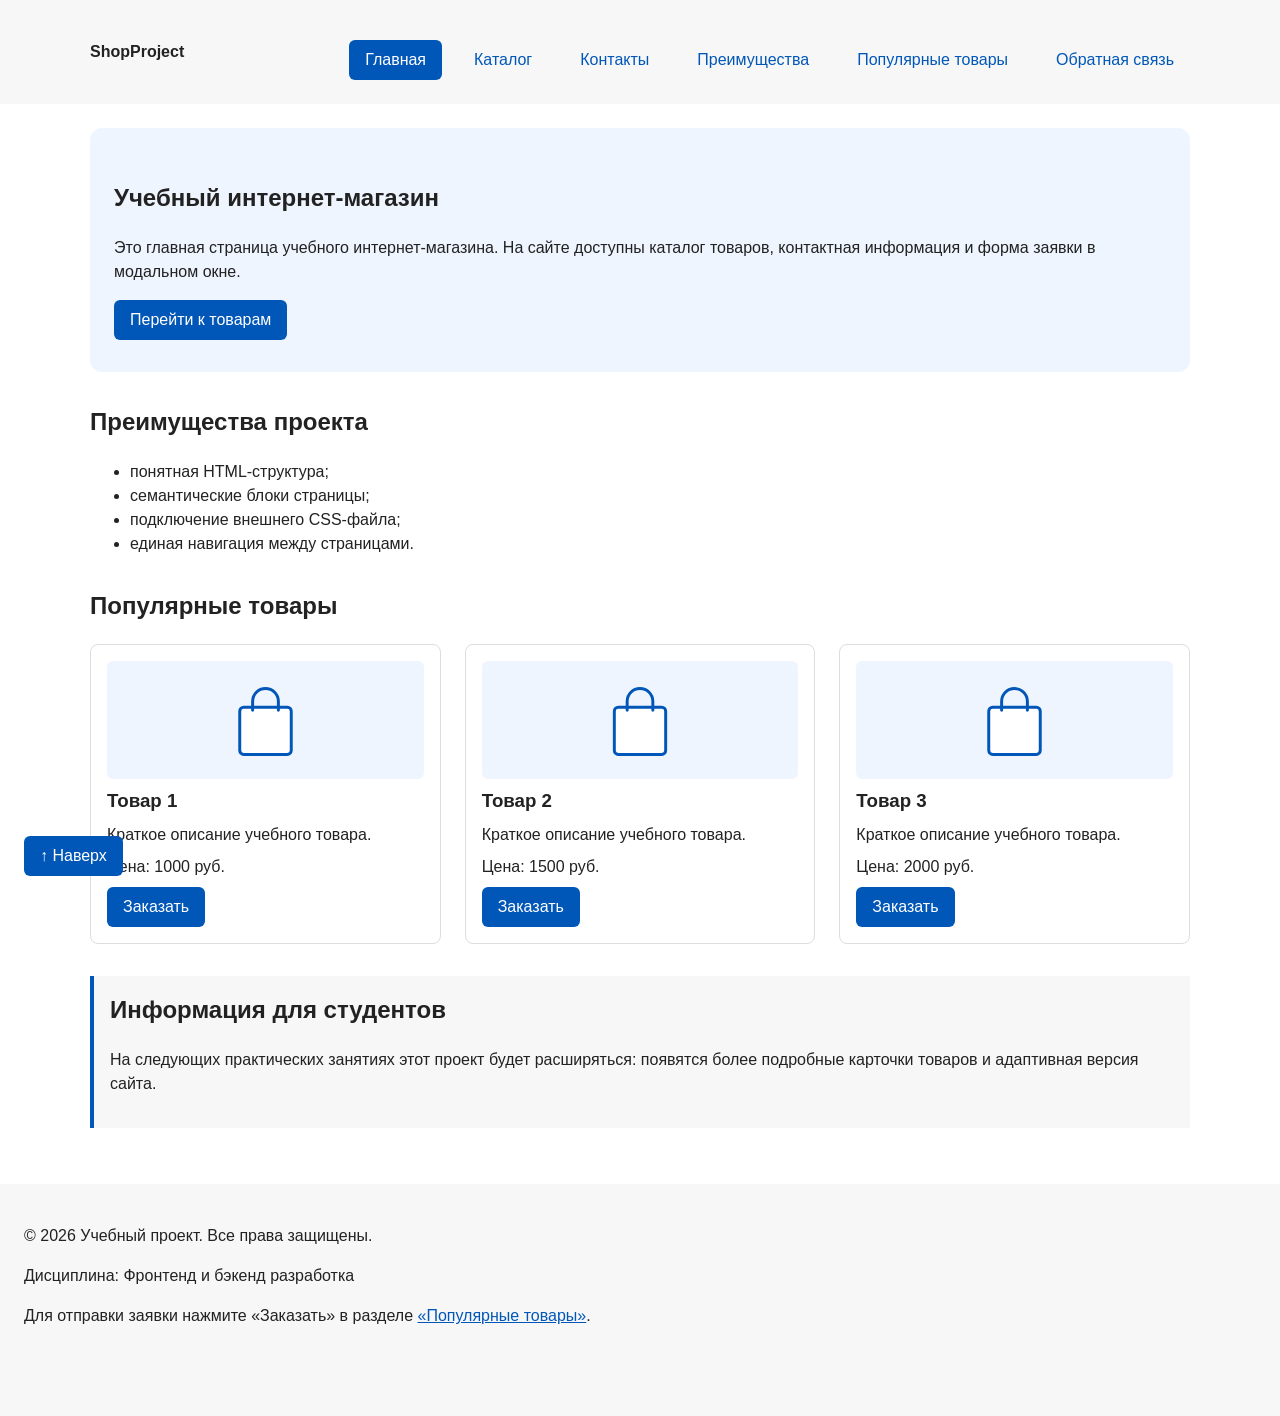
==== index.html @ 9bc949d4 "refactor: apply BEM naming to CSS classes" ====
<!DOCTYPE html>
<html lang="ru">
<head>
  <meta charset="UTF-8">
  <meta name="viewport" content="width=device-width, initial-scale=1.0">
  <meta name="description" content="Главная страница учебного интернет-магазина: преимущества, популярные товары и форма заявки.">
  <title>Главная — Учебный интернет-магазин</title>
  <link rel="stylesheet" href="css/style.css">
  <script src="js/main.js" defer></script>
</head>
<body>
  <header class="site-header" id="page-top">
    <div class="site-header__inner">
      <a class="site-header__logo" href="index.html">ShopProject</a>

      <nav class="site-nav" aria-label="Основная навигация">
        <ul class="site-nav__list">
          <li class="site-nav__item"><a class="site-nav__link site-nav__link--active" aria-current="page" href="index.html">Главная</a></li>
          <li class="site-nav__item"><a class="site-nav__link" href="catalog.html">Каталог</a></li>
          <li class="site-nav__item"><a class="site-nav__link" href="contacts.html">Контакты</a></li>
          <li class="site-nav__item"><a class="site-nav__link" href="index.html#advantages">Преимущества</a></li>
          <li class="site-nav__item"><a class="site-nav__link" href="index.html#popular">Популярные товары</a></li>
          <li class="site-nav__item"><a class="site-nav__link" href="index.html#contacts">Обратная связь</a></li>
        </ul>
      </nav>
    </div>
  </header>

  <main class="page-main">
    <section class="hero">
      <h1>Учебный интернет-магазин</h1>
      <p>
        Это главная страница учебного интернет-магазина.
        На сайте доступны каталог товаров, контактная информация
        и форма заявки в модальном окне.
      </p>
      <a class="button button--primary" href="#popular">Перейти к товарам</a>
    </section>

    <section class="section" id="advantages">
      <h2 class="section__title">Преимущества проекта</h2>

      <ul class="advantages-list">
        <li>понятная HTML-структура;</li>
        <li>семантические блоки страницы;</li>
        <li>подключение внешнего CSS-файла;</li>
        <li>единая навигация между страницами.</li>
      </ul>
    </section>

    <section class="section" id="popular">
      <h2 class="section__title">Популярные товары</h2>

      <div class="products-grid">
        <article class="product-card">
          <img class="product-card__img" src="images/product-placeholder.svg" alt="" width="320" height="120">
          <h3 class="product-card__title">Товар 1</h3>
          <p class="product-card__description">Краткое описание учебного товара.</p>
          <p class="product-card__price">Цена: 1000 руб.</p>
          <button class="button button--primary product-card__button" type="button" data-product="Товар 1">
            Заказать
          </button>
        </article>

        <article class="product-card">
          <img class="product-card__img" src="images/product-placeholder.svg" alt="" width="320" height="120">
          <h3 class="product-card__title">Товар 2</h3>
          <p class="product-card__description">Краткое описание учебного товара.</p>
          <p class="product-card__price">Цена: 1500 руб.</p>
          <button class="button button--primary product-card__button" type="button" data-product="Товар 2">
            Заказать
          </button>
        </article>

        <article class="product-card">
          <img class="product-card__img" src="images/product-placeholder.svg" alt="" width="320" height="120">
          <h3 class="product-card__title">Товар 3</h3>
          <p class="product-card__description">Краткое описание учебного товара.</p>
          <p class="product-card__price">Цена: 2000 руб.</p>
          <button class="button button--primary product-card__button" type="button" data-product="Товар 3">
            Заказать
          </button>
        </article>
      </div>
    </section>

    <aside class="aside-info">
      <h2 class="section__title">Информация для студентов</h2>
      <p>
        На следующих практических занятиях этот проект будет расширяться:
        появятся более подробные карточки товаров и адаптивная версия сайта.
      </p>
    </aside>
  </main>

  <footer class="site-footer" id="contacts">
    <p>&copy; 2026 Учебный проект. Все права защищены.</p>
    <p>Дисциплина: Фронтенд и бэкенд разработка</p>
    <p>Для отправки заявки нажмите «Заказать» в разделе <a href="index.html#popular">«Популярные товары»</a>.</p>
  </footer>

  <dialog class="order-dialog" id="order-dialog" aria-labelledby="order-dialog-title">
    <h2 class="order-dialog__title" id="order-dialog-title">Оформление заявки</h2>

    <form class="order-form" id="order-form" action="#" method="post" novalidate>
      <input id="selected-product" name="selected-product" type="hidden">

      <div class="order-form__field">
        <label class="order-form__label" for="order-name">Имя</label>
        <input class="order-form__input"
          id="order-name"
          name="name"
          type="text"
          placeholder="Введите ваше имя"
          minlength="2"
          autocomplete="given-name"
          required
        >
      </div>

      <div class="order-form__field">
        <label class="order-form__label" for="order-email">E-mail</label>
        <input class="order-form__input"
          id="order-email"
          name="email"
          type="email"
          placeholder="example@mail.ru"
          autocomplete="email"
          required
        >
      </div>

      <div class="order-form__field">
        <label class="order-form__label" for="order-phone">Телефон</label>
        <input class="order-form__input"
          id="order-phone"
          name="phone"
          type="tel"
          inputmode="tel"
          placeholder="+7 (900) 000-00-00"
          pattern="^\+7 \(\d{3}\) \d{3}-\d{2}-\d{2}$"
          required
        >
        <small class="order-form__hint">Формат: +7 (900) 000-00-00</small>
      </div>

      <div class="order-form__field">
        <label class="order-form__label" for="order-date">Дата связи</label>
        <input class="order-form__input"
          id="order-date"
          name="date"
          type="date"
        >
      </div>

      <div class="order-form__field">
        <label class="order-form__label" for="order-topic">Тема заявки</label>
        <select class="order-form__select" id="order-topic" name="topic" required>
          <option value="">Выберите тему</option>
          <option value="product">Заказ товара</option>
          <option value="consultation">Консультация</option>
          <option value="delivery">Доставка</option>
        </select>
      </div>

      <div class="order-form__field">
        <label class="order-form__label" for="order-comment">Комментарий</label>
        <textarea class="order-form__textarea"
          id="order-comment"
          name="comment"
          rows="4"
          placeholder="Укажите дополнительную информацию"
        ></textarea>
      </div>

      <div class="order-form__field order-form__field--checkbox">
        <label class="order-form__label" for="order-agreement">
          <input class="order-form__checkbox"
            id="order-agreement"
            name="agreement"
            type="checkbox"
            required
          >
          Я согласен на обработку данных
        </label>
      </div>

      <div class="order-form__actions">
        <button class="button button--secondary" type="button" id="close-order-dialog">Закрыть</button>
        <button class="button button--primary" type="submit">Отправить заявку</button>
      </div>
    </form>
  </dialog>

  <p class="success-message" id="success-message" role="status" hidden>
    Форма успешно отправлена!
  </p>
  <a class="button button--primary back-to-top" href="#page-top">↑ Наверх</a>
</body>
</html>
---- css/style.css ----
/* ===============================
   1. Переменные проекта
   =============================== */

:root {
  /* Основные цвета проекта */
  --color-bg: #ffffff;
  --color-text: #222222;
  --color-muted: #666666;
  --color-primary: #0057b8;
  --color-primary-dark: #003f86;
  --color-border: #dddddd;
  --color-surface: #f7f7f7;
  --color-surface-accent: #eef5ff;
  --color-danger: #b00020;
  --color-success: #168a2f;
  --color-success-bg: #eefaf0;
  --color-white: #ffffff;

  /* Отступы */
  --space-xs: 4px;
  --space-sm: 8px;
  --space-md: 16px;
  --space-lg: 24px;
  --space-xl: 32px;

  /* Скругления */
  --radius-sm: 6px;
  --radius-md: 8px;
  --radius-lg: 12px;

  /* Размеры */
  --container-width: 1100px;
}

/* ===============================
   2. Базовые стили
   =============================== */

* {
  box-sizing: border-box;
}

html {
  scroll-behavior: smooth;
}

:target {
  outline: 2px dashed var(--color-primary);
  outline-offset: 4px;
}

body {
  margin: 0;
  font-family: Arial, sans-serif;
  line-height: 1.5;
  color: var(--color-text);
  background-color: var(--color-bg);
}

.site-header,
.page-main,
.site-footer {
  padding: var(--space-lg);
}

/* ===============================
   3. Общие элементы интерфейса
   =============================== */

a {
  color: var(--color-primary);
}

a:hover {
  color: var(--color-primary-dark);
}

a:focus-visible {
  outline: 2px solid var(--color-primary);
  outline-offset: 3px;
}

.button {
  display: inline-block;
  padding: var(--space-sm) var(--space-md);
  color: var(--color-white);
  background-color: var(--color-primary);
  text-decoration: none;
  border: none;
  cursor: pointer;
  border-radius: var(--radius-sm);
}

.button:hover {
  color: var(--color-white);
  background-color: var(--color-primary-dark);
}

.button:focus-visible {
  outline: 2px solid var(--color-primary);
  outline-offset: 3px;
}

.button:disabled {
  opacity: 0.6;
  cursor: not-allowed;
}

/* ===============================
   4. Компоненты страницы
   =============================== */

.site-header {
  background-color: var(--color-surface);
}

.site-footer {
  padding-bottom: calc(var(--space-lg) * 3);
  background-color: var(--color-surface);
}

.site-header__inner {
  display: flex;
  align-items: center;
  justify-content: space-between;
  flex-wrap: wrap;
  gap: var(--space-md);
  max-width: var(--container-width);
  margin: 0 auto;
}

.site-header__logo {
  font-weight: bold;
  text-decoration: none;
  color: var(--color-text);
}

.site-nav__list {
  display: flex;
  flex-wrap: wrap;
  justify-content: center;
  align-items: center;
  gap: var(--space-md);
  padding: 0;
  margin: var(--space-md) 0 0;
  list-style: none;
}

.site-nav__link {
  display: inline-block;
  padding: var(--space-sm) var(--space-md);
  color: var(--color-primary);
  text-decoration: none;
  border-radius: var(--radius-sm);
}

.site-header__logo:hover {
  color: var(--color-primary-dark);
}

.site-nav__link:hover {
  color: var(--color-white);
  background-color: var(--color-primary);
}

.breadcrumbs {
  max-width: var(--container-width);
  margin: 0 auto var(--space-md);
  font-size: 14px;
  color: var(--color-muted);
}

.breadcrumbs__link {
  color: var(--color-primary);
}

.breadcrumbs__current::before {
  content: " / ";
  color: var(--color-muted);
}

.hero {
  max-width: var(--container-width);
  margin: 0 auto var(--space-xl);
  padding: var(--space-xl) var(--space-lg);
  background-color: var(--color-surface-accent);
  border-radius: var(--radius-lg);
}

.section {
  max-width: var(--container-width);
  margin: 0 auto var(--space-xl);
}

.section__title {
  margin-top: 0;
}

.products-grid {
  display: grid;
  grid-template-columns: repeat(3, 1fr);
  gap: var(--space-lg);
}

.product-card {
  position: relative;
  display: flex;
  flex-direction: column;
  gap: var(--space-sm);
  margin-bottom: 0;
  min-height: 200px;
  padding: var(--space-md);
  border: 1px solid var(--color-border);
  border-radius: var(--radius-md);
  background-color: var(--color-bg);
}

.product-card:hover {
  border-color: var(--color-primary);
}

.product-card__img {
  display: block;
  width: 100%;
  height: auto;
  border-radius: var(--radius-sm);
}

.product-card__title,
.product-card__description {
  margin: 0;
}

.product-card__price {
  margin: 0;
}

.product-card__button {
  align-self: flex-start;
  margin-top: auto;
}

.catalog-layout {
  max-width: var(--container-width);
  margin: 0 auto var(--space-xl);
  display: grid;
  grid-template-columns: 260px 1fr;
  grid-template-areas: "filters products";
  gap: var(--space-lg);
}

.catalog-filters {
  grid-area: filters;
  padding: var(--space-md);
  border: 1px solid var(--color-border);
  border-radius: var(--radius-md);
  background-color: var(--color-surface);
}

.catalog-layout__products {
  grid-area: products;
}

.catalog-filters__form {
  display: grid;
  gap: var(--space-md);
}

.catalog-filters__group {
  margin: 0;
  padding: var(--space-md);
  border: 1px solid var(--color-border);
  border-radius: var(--radius-sm);
}

.catalog-filters__legend {
  font-weight: 700;
}

.catalog-filters__label {
  display: block;
  margin-bottom: var(--space-sm);
}

.catalog-filters__input {
  width: 100%;
  padding: 8px 10px;
  border: 1px solid var(--color-border);
  border-radius: var(--radius-sm);
  font: inherit;
}

.aside-info {
  max-width: var(--container-width);
  margin: 0 auto var(--space-xl);
  padding: var(--space-md);
  border-left: 4px solid var(--color-primary);
  background-color: var(--color-surface);
}

/* ===============================
   5. Форма и модальное окно
   =============================== */

.order-dialog {
  width: min(100% - var(--space-xl), 560px);
  padding: var(--space-lg);
  border: none;
  border-radius: var(--radius-lg);
}

.order-dialog::backdrop {
  background-color: rgba(0, 0, 0, 0.5);
}

.order-form__field {
  margin-bottom: var(--space-md);
}

.order-form__label {
  display: block;
  margin-bottom: var(--space-xs);
}

.order-form__input,
.order-form__select,
.order-form__textarea {
  width: 100%;
  padding: 10px 12px;
  border: 1px solid var(--color-border);
  border-radius: var(--radius-sm);
  font: inherit;
}

.order-form__checkbox {
  width: auto;
  accent-color: var(--color-primary);
}

.order-form__hint {
  display: block;
  margin-top: var(--space-xs);
  color: var(--color-muted);
}

.order-form__input:hover,
.order-form__select:hover,
.order-form__textarea:hover {
  border-color: var(--color-primary);
}

.order-form__input:focus,
.order-form__select:focus,
.order-form__textarea:focus {
  border-color: var(--color-primary);
}

.order-form__input:focus-visible,
.order-form__select:focus-visible,
.order-form__textarea:focus-visible {
  outline: 2px solid var(--color-primary);
  outline-offset: 3px;
}

.order-form__input[aria-invalid="true"],
.order-form__select[aria-invalid="true"],
.order-form__textarea[aria-invalid="true"] {
  border-color: var(--color-danger);
}

.order-form__actions {
  display: flex;
  gap: var(--space-md);
  margin-top: var(--space-lg);
}

.success-message {
  position: fixed;
  right: var(--space-lg);
  bottom: var(--space-lg);
  max-width: min(320px, 100% - var(--space-xl));
  margin: 0;
  padding: var(--space-md);
  border-left: 4px solid var(--color-success);
  background-color: var(--color-success-bg);
}

/* Видимый пример fixed-позиционирования на всех страницах. */
.back-to-top {
  position: fixed;
  left: var(--space-lg);
  bottom: var(--space-lg);
  z-index: 1;
}

/* Варианты и состояния самостоятельных БЭМ-блоков. */
.button { font: inherit; }
.button--primary { color: var(--color-white); background-color: var(--color-primary); }
.button--secondary { color: var(--color-primary); background-color: transparent; border: 1px solid var(--color-primary); }
.button--secondary:hover { color: var(--color-white); background-color: var(--color-primary); }
.site-nav__link--active { color: var(--color-white); background-color: var(--color-primary); }
.site-nav__link:focus-visible { outline: 2px solid var(--color-primary); outline-offset: 3px; }
.order-dialog__title { margin-top: 0; }
.product-card--featured { border-color: var(--color-primary); }
.product-card--discount { border-color: var(--color-danger); }
.order-form__field--checkbox { display: flex; align-items: center; gap: var(--space-sm); }
.order-form__input--error, .order-form__select--error, .order-form__textarea--error { border-color: var(--color-danger); }
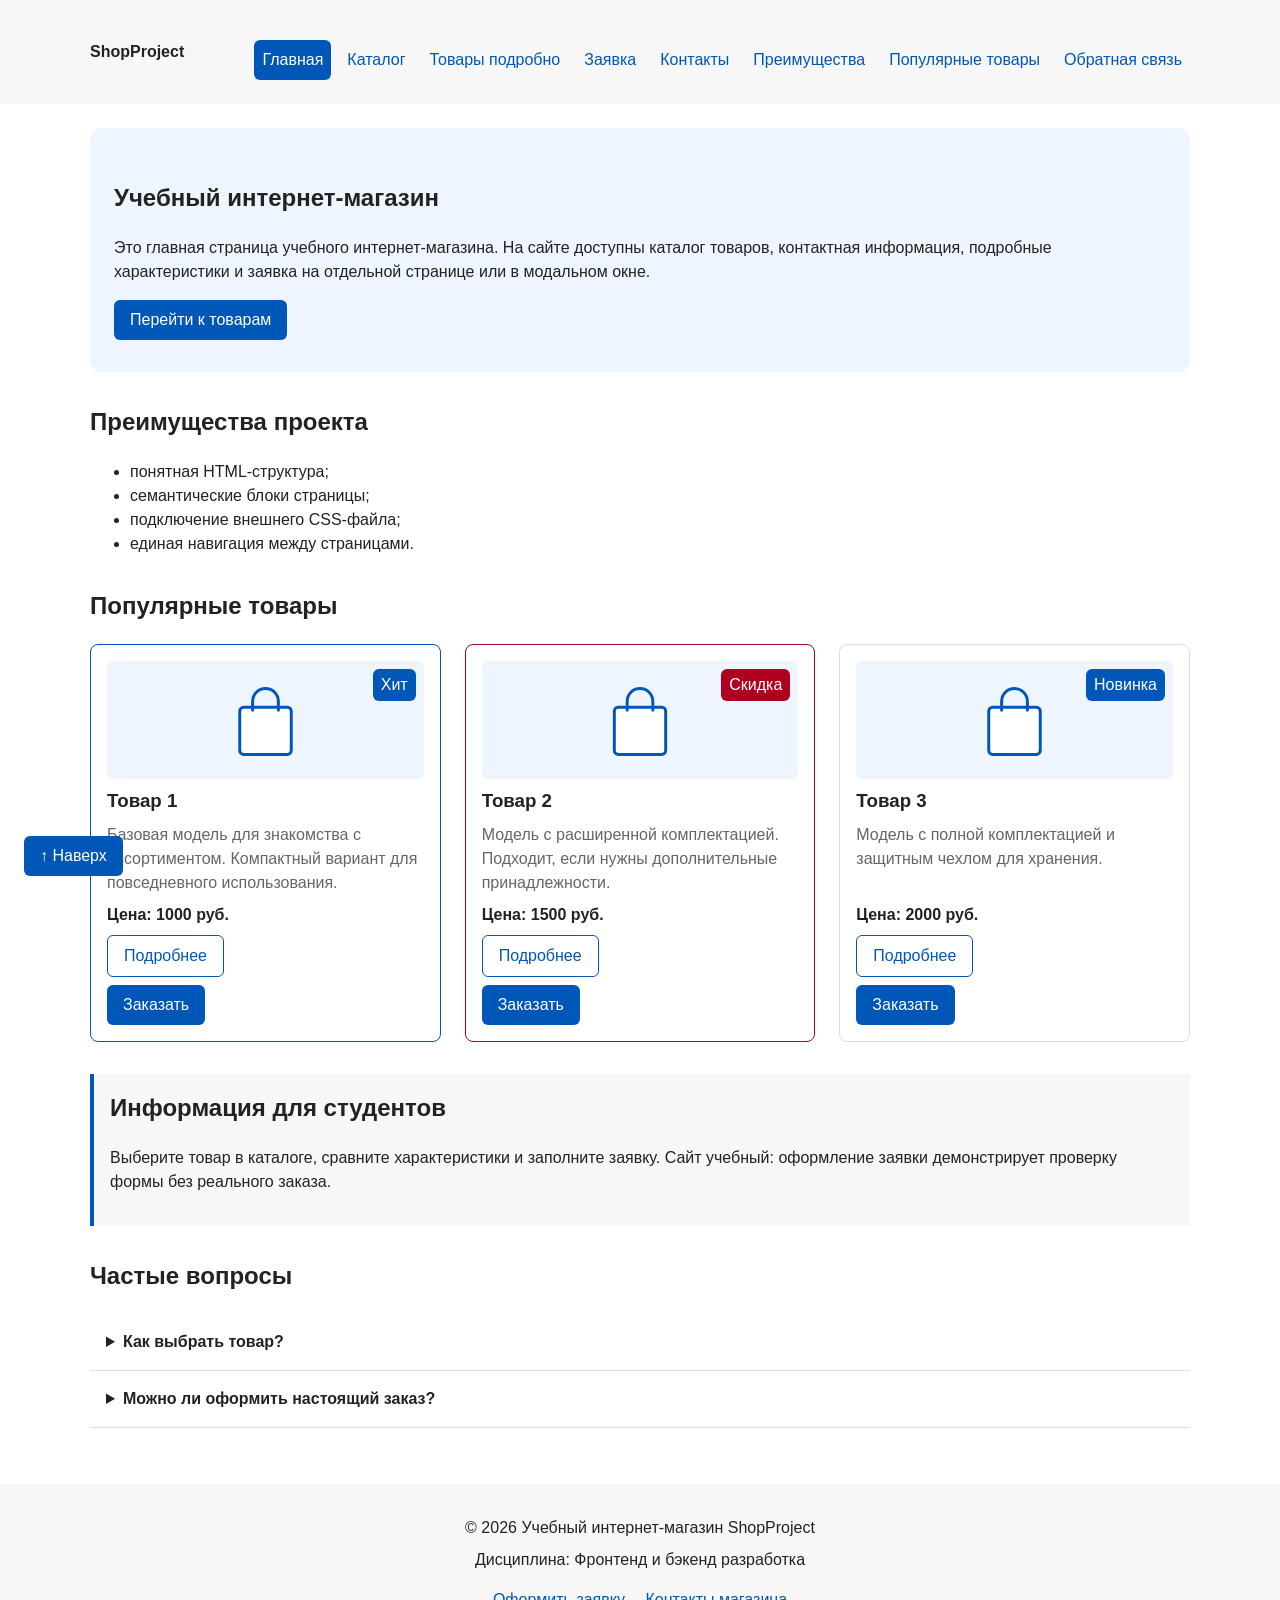
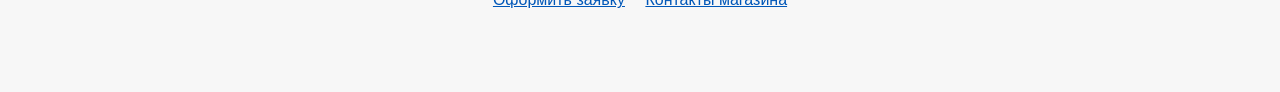
==== commit b6e4dd3c: "fix: prepare HTML CSS project for submission" ====
--- a/index.html
+++ b/index.html
@@ -3,7 +3,7 @@
 <head>
   <meta charset="UTF-8">
   <meta name="viewport" content="width=device-width, initial-scale=1.0">
-  <meta name="description" content="Главная страница учебного интернет-магазина: преимущества, популярные товары и форма заявки.">
+  <meta name="description" content="Учебный интернет-магазин: преимущества, популярные товары и ответы на вопросы.">
   <title>Главная — Учебный интернет-магазин</title>
   <link rel="stylesheet" href="css/style.css">
   <script src="js/main.js" defer></script>
@@ -17,6 +17,8 @@
         <ul class="site-nav__list">
           <li class="site-nav__item"><a class="site-nav__link site-nav__link--active" aria-current="page" href="index.html">Главная</a></li>
           <li class="site-nav__item"><a class="site-nav__link" href="catalog.html">Каталог</a></li>
+          <li class="site-nav__item"><a class="site-nav__link" href="product.html">Товары подробно</a></li>
+          <li class="site-nav__item"><a class="site-nav__link" href="order.html">Заявка</a></li>
           <li class="site-nav__item"><a class="site-nav__link" href="contacts.html">Контакты</a></li>
           <li class="site-nav__item"><a class="site-nav__link" href="index.html#advantages">Преимущества</a></li>
           <li class="site-nav__item"><a class="site-nav__link" href="index.html#popular">Популярные товары</a></li>
@@ -25,14 +27,14 @@
       </nav>
     </div>
   </header>
+  <main class="page-main">
 
-  <main class="page-main">
     <section class="hero">
       <h1>Учебный интернет-магазин</h1>
       <p>
         Это главная страница учебного интернет-магазина.
-        На сайте доступны каталог товаров, контактная информация
-        и форма заявки в модальном окне.
+        На сайте доступны каталог товаров, контактная информация,
+        подробные характеристики и заявка на отдельной странице или в модальном окне.
       </p>
       <a class="button button--primary" href="#popular">Перейти к товарам</a>
     </section>
@@ -52,107 +54,93 @@
       <h2 class="section__title">Популярные товары</h2>
 
       <div class="products-grid">
-        <article class="product-card">
+        <article class="product-card product-card--featured">
+          <span class="product-card__badge">Хит</span>
           <img class="product-card__img" src="images/product-placeholder.svg" alt="" width="320" height="120">
           <h3 class="product-card__title">Товар 1</h3>
-          <p class="product-card__description">Краткое описание учебного товара.</p>
+          <p class="product-card__description">Базовая модель для знакомства с ассортиментом. Компактный вариант для повседневного использования.</p>
           <p class="product-card__price">Цена: 1000 руб.</p>
-          <button class="button button--primary product-card__button" type="button" data-product="Товар 1">
-            Заказать
-          </button>
+          <a class="button button--secondary product-card__button" href="product.html#product-1">Подробнее</a>
+          <button class="button button--primary product-card__button" type="button" data-product="Товар 1">Заказать</button>
         </article>
-
-        <article class="product-card">
+        <article class="product-card product-card--discount">
+          <span class="product-card__badge">Скидка</span>
           <img class="product-card__img" src="images/product-placeholder.svg" alt="" width="320" height="120">
           <h3 class="product-card__title">Товар 2</h3>
-          <p class="product-card__description">Краткое описание учебного товара.</p>
+          <p class="product-card__description">Модель с расширенной комплектацией. Подходит, если нужны дополнительные принадлежности.</p>
           <p class="product-card__price">Цена: 1500 руб.</p>
-          <button class="button button--primary product-card__button" type="button" data-product="Товар 2">
-            Заказать
-          </button>
+          <a class="button button--secondary product-card__button" href="product.html#product-2">Подробнее</a>
+          <button class="button button--primary product-card__button" type="button" data-product="Товар 2">Заказать</button>
         </article>
-
         <article class="product-card">
+          <span class="product-card__badge">Новинка</span>
           <img class="product-card__img" src="images/product-placeholder.svg" alt="" width="320" height="120">
           <h3 class="product-card__title">Товар 3</h3>
-          <p class="product-card__description">Краткое описание учебного товара.</p>
+          <p class="product-card__description">Модель с полной комплектацией и защитным чехлом для хранения.</p>
           <p class="product-card__price">Цена: 2000 руб.</p>
-          <button class="button button--primary product-card__button" type="button" data-product="Товар 3">
-            Заказать
-          </button>
+          <a class="button button--secondary product-card__button" href="product.html#product-3">Подробнее</a>
+          <button class="button button--primary product-card__button" type="button" data-product="Товар 3">Заказать</button>
         </article>
       </div>
     </section>
 
     <aside class="aside-info">
-      <h2 class="section__title">Информация для студентов</h2>
+      <h2 class="aside-info__title">Информация для студентов</h2>
       <p>
-        На следующих практических занятиях этот проект будет расширяться:
-        появятся более подробные карточки товаров и адаптивная версия сайта.
+        Выберите товар в каталоге, сравните характеристики и заполните заявку.
+        Сайт учебный: оформление заявки демонстрирует проверку формы без реального заказа.
       </p>
     </aside>
+
+    <section class="section faq" aria-labelledby="faq-title">
+      <h2 class="section__title" id="faq-title">Частые вопросы</h2>
+      <details class="faq__item">
+        <summary class="faq__question">Как выбрать товар?</summary>
+        <p class="faq__answer">Откройте каталог и перейдите по ссылке «Подробнее». На странице товаров есть описание каждой модели и таблица сравнения.</p>
+      </details>
+      <details class="faq__item">
+        <summary class="faq__question">Можно ли оформить настоящий заказ?</summary>
+        <p class="faq__answer">Нет. Это учебный проект. Форма только проверяет введённые данные в браузере.</p>
+      </details>
+    </section>
   </main>
-
   <footer class="site-footer" id="contacts">
-    <p>&copy; 2026 Учебный проект. Все права защищены.</p>
-    <p>Дисциплина: Фронтенд и бэкенд разработка</p>
-    <p>Для отправки заявки нажмите «Заказать» в разделе <a href="index.html#popular">«Популярные товары»</a>.</p>
+    <p class="site-footer__text">&copy; 2026 Учебный интернет-магазин ShopProject</p>
+    <p class="site-footer__text">Дисциплина: Фронтенд и бэкенд разработка</p>
+    <a class="site-footer__link" href="order.html">Оформить заявку</a>
+    <a class="site-footer__link" href="contacts.html">Контакты магазина</a>
   </footer>
-
   <dialog class="order-dialog" id="order-dialog" aria-labelledby="order-dialog-title">
     <h2 class="order-dialog__title" id="order-dialog-title">Оформление заявки</h2>
-
-    <form class="order-form" id="order-form" action="#" method="post" novalidate>
-      <input id="selected-product" name="selected-product" type="hidden">
-
+    <form class="order-form" id="order-form" action="#" method="post" novalidate aria-describedby="form-note">
+      <p class="order-form__note" id="form-note">Учебная форма: данные проверяются в браузере и не отправляются на сервер.</p>
+      <div class="order-form__field">
+        <label class="order-form__label" for="selected-product">Товар или консультация</label>
+        <select class="order-form__select" id="selected-product" name="product" required>
+          <option value="">Выберите товар или консультацию</option>
+          <option value="Товар 1">Товар 1 — 1000 руб.</option>
+          <option value="Товар 2">Товар 2 — 1500 руб.</option>
+          <option value="Товар 3">Товар 3 — 2000 руб.</option>
+          <option value="Консультация">Консультация по ассортименту</option>
+        </select>
+      </div>
       <div class="order-form__field">
         <label class="order-form__label" for="order-name">Имя</label>
-        <input class="order-form__input"
-          id="order-name"
-          name="name"
-          type="text"
-          placeholder="Введите ваше имя"
-          minlength="2"
-          autocomplete="given-name"
-          required
-        >
+        <input class="order-form__input" id="order-name" name="name" type="text" minlength="2" autocomplete="given-name" placeholder="Введите ваше имя" required>
       </div>
-
       <div class="order-form__field">
         <label class="order-form__label" for="order-email">E-mail</label>
-        <input class="order-form__input"
-          id="order-email"
-          name="email"
-          type="email"
-          placeholder="example@mail.ru"
-          autocomplete="email"
-          required
-        >
+        <input class="order-form__input" id="order-email" name="email" type="email" autocomplete="email" placeholder="example@mail.ru" required>
       </div>
-
       <div class="order-form__field">
         <label class="order-form__label" for="order-phone">Телефон</label>
-        <input class="order-form__input"
-          id="order-phone"
-          name="phone"
-          type="tel"
-          inputmode="tel"
-          placeholder="+7 (900) 000-00-00"
-          pattern="^\+7 \(\d{3}\) \d{3}-\d{2}-\d{2}$"
-          required
-        >
-        <small class="order-form__hint">Формат: +7 (900) 000-00-00</small>
+        <input class="order-form__input" id="order-phone" name="phone" type="tel" autocomplete="tel" inputmode="tel" placeholder="+7 (900) 000-00-00" pattern="^\+7 \(\d{3}\) \d{3}-\d{2}-\d{2}$" aria-describedby="phone-hint" required>
+        <small class="order-form__hint" id="phone-hint">Формат: +7 (900) 000-00-00</small>
       </div>
-
       <div class="order-form__field">
         <label class="order-form__label" for="order-date">Дата связи</label>
-        <input class="order-form__input"
-          id="order-date"
-          name="date"
-          type="date"
-        >
+        <input class="order-form__input" id="order-date" name="date" type="date">
       </div>
-
       <div class="order-form__field">
         <label class="order-form__label" for="order-topic">Тема заявки</label>
         <select class="order-form__select" id="order-topic" name="topic" required>
@@ -162,39 +150,21 @@
           <option value="delivery">Доставка</option>
         </select>
       </div>
-
       <div class="order-form__field">
         <label class="order-form__label" for="order-comment">Комментарий</label>
-        <textarea class="order-form__textarea"
-          id="order-comment"
-          name="comment"
-          rows="4"
-          placeholder="Укажите дополнительную информацию"
-        ></textarea>
+        <textarea class="order-form__textarea" id="order-comment" name="comment" rows="4" placeholder="Укажите дополнительную информацию"></textarea>
       </div>
-
       <div class="order-form__field order-form__field--checkbox">
-        <label class="order-form__label" for="order-agreement">
-          <input class="order-form__checkbox"
-            id="order-agreement"
-            name="agreement"
-            type="checkbox"
-            required
-          >
-          Я согласен на обработку данных
-        </label>
+        <input class="order-form__checkbox" id="order-agreement" name="agreement" type="checkbox" required>
+        <label class="order-form__label" for="order-agreement">Я согласен на обработку данных</label>
       </div>
-
       <div class="order-form__actions">
         <button class="button button--secondary" type="button" id="close-order-dialog">Закрыть</button>
-        <button class="button button--primary" type="submit">Отправить заявку</button>
+        <button class="button button--primary" type="submit">Проверить заявку</button>
       </div>
     </form>
   </dialog>
-
-  <p class="success-message" id="success-message" role="status" hidden>
-    Форма успешно отправлена!
-  </p>
+  <p class="success-message" id="success-message" role="status" hidden tabindex="-1">Проверка пройдена. Это учебная форма: данные не отправлены.</p>
   <a class="button button--primary back-to-top" href="#page-top">↑ Наверх</a>
 </body>
 </html>
--- a/css/style.css
+++ b/css/style.css
@@ -141,7 +141,7 @@
   flex-wrap: wrap;
   justify-content: center;
   align-items: center;
-  gap: var(--space-md);
+  gap: var(--space-sm);
   padding: 0;
   margin: var(--space-md) 0 0;
   list-style: none;
@@ -149,7 +149,7 @@
 
 .site-nav__link {
   display: inline-block;
-  padding: var(--space-sm) var(--space-md);
+  padding: var(--space-sm);
   color: var(--color-primary);
   text-decoration: none;
   border-radius: var(--radius-sm);
@@ -193,7 +193,10 @@
   margin: 0 auto var(--space-xl);
 }
 
-.section__title {
+.section__title,
+.catalog-filters__title,
+.catalog-layout__title,
+.aside-info__title {
   margin-top: 0;
 }
 
@@ -238,7 +241,7 @@
 
 .product-card__button {
   align-self: flex-start;
-  margin-top: auto;
+  margin-top: 0;
 }
 
 .catalog-layout {
@@ -406,3 +409,57 @@
 .product-card--discount { border-color: var(--color-danger); }
 .order-form__field--checkbox { display: flex; align-items: center; gap: var(--space-sm); }
 .order-form__input--error, .order-form__select--error, .order-form__textarea--error { border-color: var(--color-danger); }
+
+/* Практика 8: страницы товара и заявки, дополнительные компоненты. */
+.site-footer { text-align: center; }
+.site-footer__text { margin: var(--space-sm) 0; }
+.site-footer__link { display: inline-block; margin: var(--space-sm); }
+.product-card { --badge-color: var(--color-primary); }
+.product-card--discount { --badge-color: var(--color-danger); }
+.product-card__badge {
+  position: absolute;
+  top: var(--space-lg);
+  right: var(--space-lg);
+  padding: var(--space-xs) var(--space-sm);
+  border-radius: var(--radius-sm);
+  color: var(--color-white);
+  background-color: var(--badge-color);
+}
+.product-card__description { flex-grow: 1; color: var(--color-muted); }
+.product-card__price { font-weight: 700; }
+.catalog-layout { align-items: start; }
+.catalog-filters { position: sticky; top: var(--space-lg); }
+.catalog-filters__hint { margin: 0; color: var(--color-muted); font-size: 14px; }
+.product-details {
+  display: grid;
+  grid-template-columns: minmax(220px, 1fr) 2fr;
+  align-items: start;
+  gap: var(--space-xl);
+  padding: var(--space-lg);
+  border: 1px solid var(--color-border);
+  border-radius: var(--radius-md);
+  scroll-margin-top: var(--space-lg);
+}
+.product-details__image { width: 100%; height: auto; border-radius: var(--radius-md); }
+.product-details__price { font-size: 22px; font-weight: 700; }
+.product-details__availability { color: #126d25; }
+.product-details__info { min-width: 0; }
+.table-scroll { overflow-x: auto; }
+.product-table { width: 100%; border-collapse: collapse; }
+.product-table__caption { margin-bottom: var(--space-md); text-align: left; font-weight: 700; }
+.product-table__heading, .product-table__cell { padding: var(--space-md); border: 1px solid var(--color-border); text-align: left; }
+.product-table__heading { background-color: var(--color-surface-accent); }
+.order-page { max-width: 720px; }
+.order-form__note, .order-form__hint { color: var(--color-muted); }
+.order-form__actions { flex-wrap: wrap; }
+.order-form__label { margin-bottom: var(--space-xs); }
+.order-form__field--checkbox { align-items: baseline; }
+.order-form__checkbox--error { outline: 2px solid var(--color-danger); outline-offset: 2px; }
+.order-dialog { max-height: calc(100vh - var(--space-xl)); overflow-y: auto; }
+.success-message { z-index: 2; border: 1px solid var(--color-success); border-left-width: 4px; }
+.faq__item { padding: var(--space-md); border-bottom: 1px solid var(--color-border); }
+.faq__question { cursor: pointer; font-weight: 700; }
+.faq__question:focus-visible { outline: 2px solid var(--color-primary); outline-offset: 3px; }
+.faq__answer { margin-bottom: 0; }
+.contact-info { font-style: normal; }
+.contact-info__item { margin: var(--space-md) 0; }
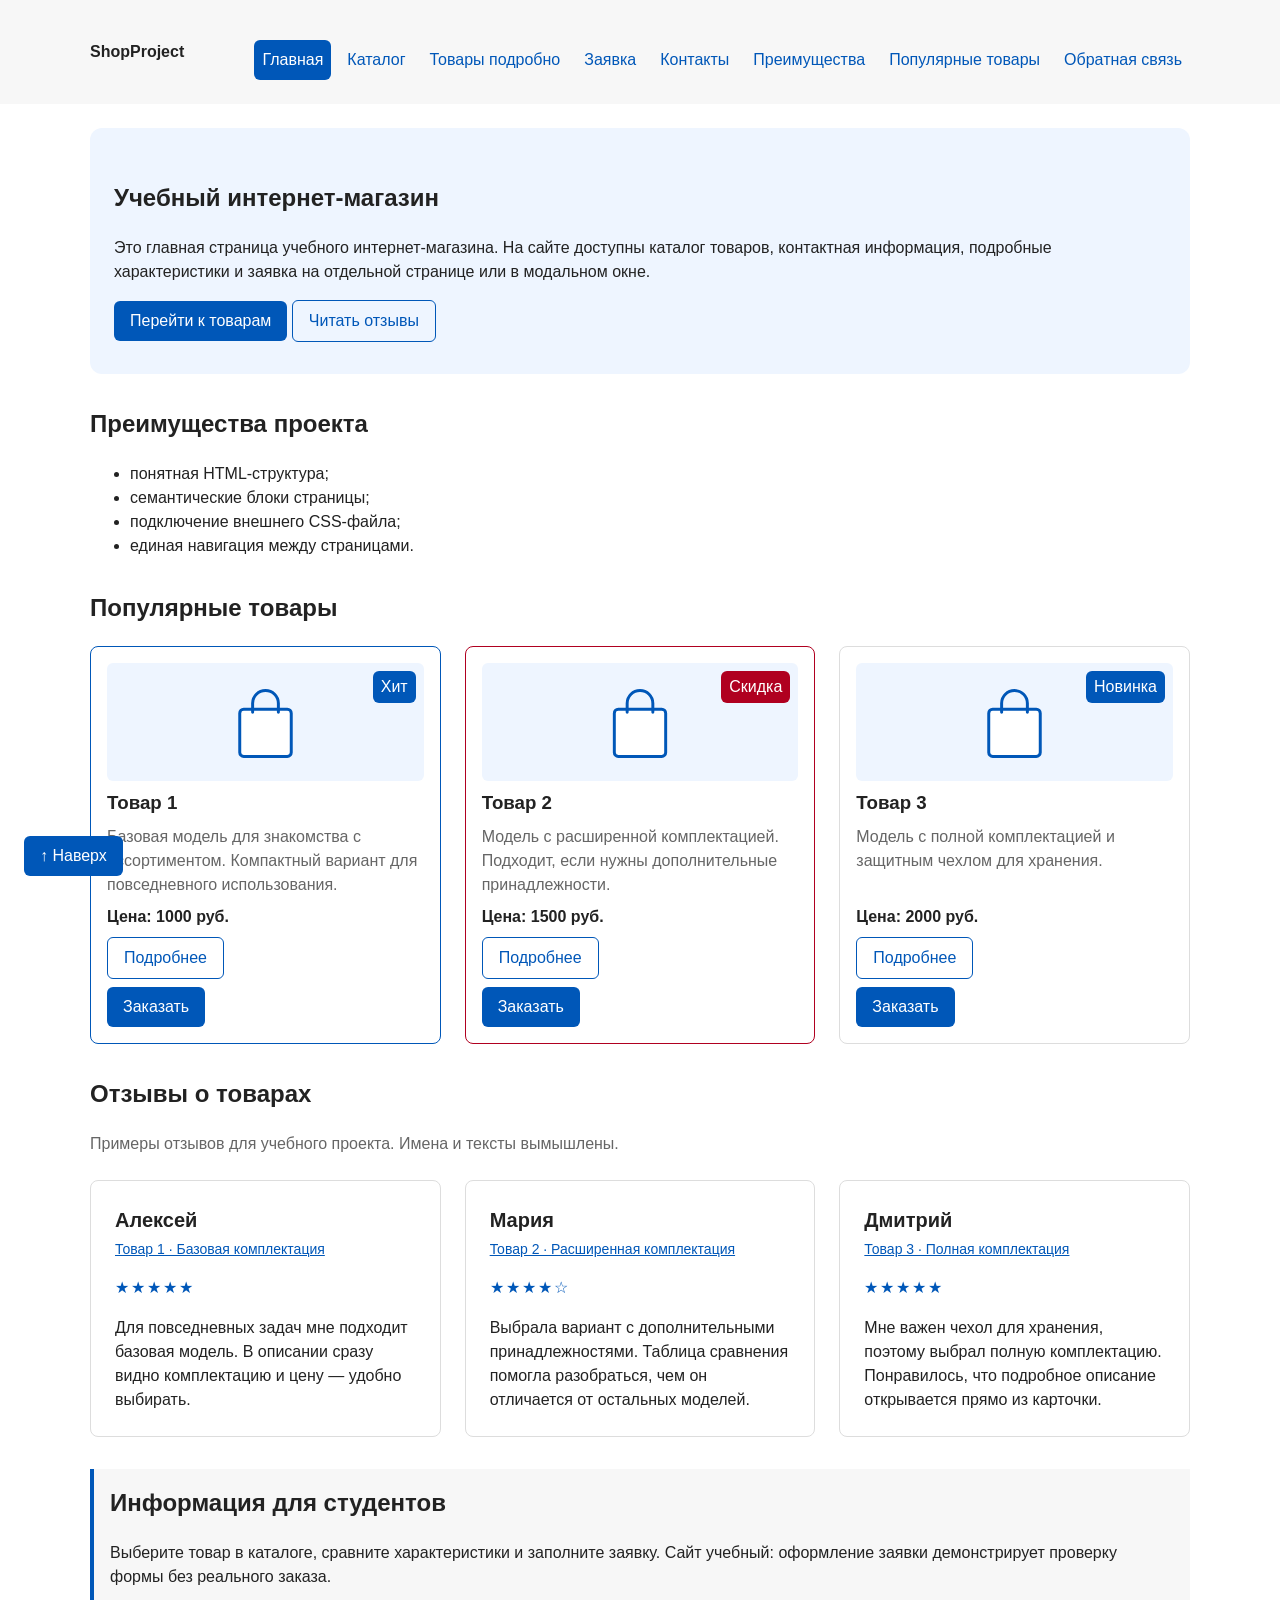
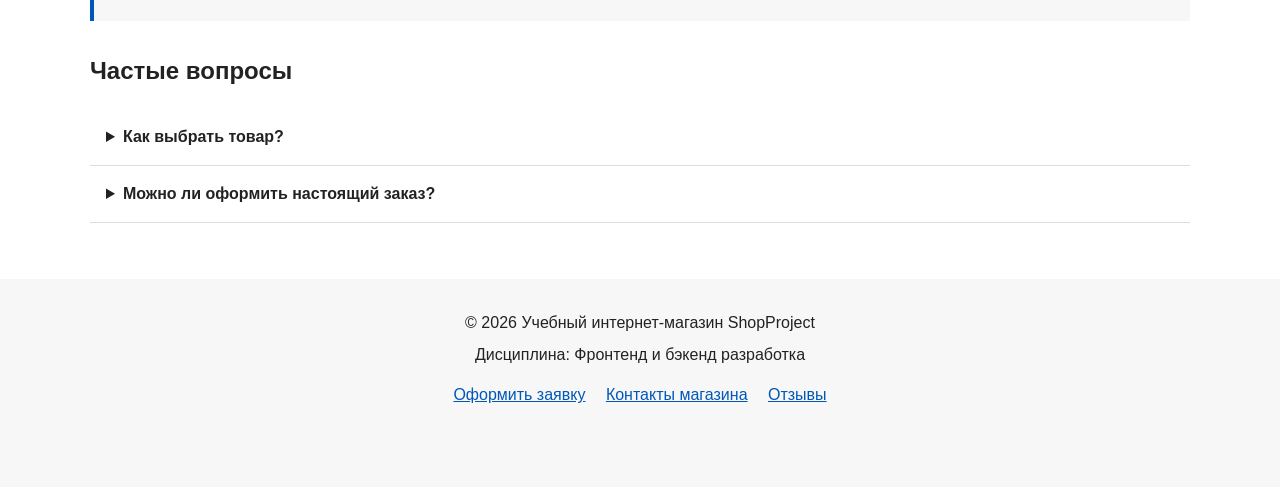
==== commit ea0b30c6: "feat: add review cards and detailed project documentation" ====
--- a/index.html
+++ b/index.html
@@ -37,6 +37,7 @@
         подробные характеристики и заявка на отдельной странице или в модальном окне.
       </p>
       <a class="button button--primary" href="#popular">Перейти к товарам</a>
+      <a class="button button--secondary" href="#reviews">Читать отзывы</a>
     </section>
 
     <section class="section" id="advantages">
@@ -80,6 +81,37 @@
           <p class="product-card__price">Цена: 2000 руб.</p>
           <a class="button button--secondary product-card__button" href="product.html#product-3">Подробнее</a>
           <button class="button button--primary product-card__button" type="button" data-product="Товар 3">Заказать</button>
+        </article>
+      </div>
+    </section>
+
+    <section class="section reviews" id="reviews" aria-labelledby="reviews-title">
+      <h2 class="section__title" id="reviews-title">Отзывы о товарах</h2>
+      <p class="reviews__intro">Примеры отзывов для учебного проекта. Имена и тексты вымышлены.</p>
+      <div class="reviews__list">
+        <article class="review-card" aria-labelledby="review-alexey">
+          <h3 class="review-card__author" id="review-alexey">Алексей</h3>
+          <a class="review-card__product" href="product.html#product-1">Товар 1 · Базовая комплектация</a>
+          <p class="review-card__rating" aria-label="Оценка: 5 из 5"><span aria-hidden="true">★★★★★</span></p>
+          <blockquote class="review-card__quote">
+            <p class="review-card__text">Для повседневных задач мне подходит базовая модель. В описании сразу видно комплектацию и цену — удобно выбирать.</p>
+          </blockquote>
+        </article>
+        <article class="review-card" aria-labelledby="review-maria">
+          <h3 class="review-card__author" id="review-maria">Мария</h3>
+          <a class="review-card__product" href="product.html#product-2">Товар 2 · Расширенная комплектация</a>
+          <p class="review-card__rating" aria-label="Оценка: 4 из 5"><span aria-hidden="true">★★★★☆</span></p>
+          <blockquote class="review-card__quote">
+            <p class="review-card__text">Выбрала вариант с дополнительными принадлежностями. Таблица сравнения помогла разобраться, чем он отличается от остальных моделей.</p>
+          </blockquote>
+        </article>
+        <article class="review-card" aria-labelledby="review-dmitry">
+          <h3 class="review-card__author" id="review-dmitry">Дмитрий</h3>
+          <a class="review-card__product" href="product.html#product-3">Товар 3 · Полная комплектация</a>
+          <p class="review-card__rating" aria-label="Оценка: 5 из 5"><span aria-hidden="true">★★★★★</span></p>
+          <blockquote class="review-card__quote">
+            <p class="review-card__text">Мне важен чехол для хранения, поэтому выбрал полную комплектацию. Понравилось, что подробное описание открывается прямо из карточки.</p>
+          </blockquote>
         </article>
       </div>
     </section>
@@ -109,6 +141,7 @@
     <p class="site-footer__text">Дисциплина: Фронтенд и бэкенд разработка</p>
     <a class="site-footer__link" href="order.html">Оформить заявку</a>
     <a class="site-footer__link" href="contacts.html">Контакты магазина</a>
+    <a class="site-footer__link" href="index.html#reviews">Отзывы</a>
   </footer>
   <dialog class="order-dialog" id="order-dialog" aria-labelledby="order-dialog-title">
     <h2 class="order-dialog__title" id="order-dialog-title">Оформление заявки</h2>
--- a/css/style.css
+++ b/css/style.css
@@ -463,3 +463,25 @@
 .faq__answer { margin-bottom: 0; }
 .contact-info { font-style: normal; }
 .contact-info__item { margin: var(--space-md) 0; }
+
+/* Блок отзывов и самостоятельная карточка отзыва. */
+.reviews { scroll-margin-top: var(--space-lg); }
+.reviews__intro { margin-bottom: var(--space-lg); color: var(--color-muted); }
+.reviews__list {
+  display: grid;
+  grid-template-columns: repeat(auto-fit, minmax(240px, 1fr));
+  gap: var(--space-lg);
+}
+.review-card {
+  display: flex;
+  flex-direction: column;
+  padding: var(--space-lg);
+  border: 1px solid var(--color-border);
+  border-radius: var(--radius-md);
+  background-color: var(--color-bg);
+}
+.review-card__author { margin: 0 0 var(--space-xs); font-size: 20px; }
+.review-card__product { font-size: 14px; }
+.review-card__rating { margin: var(--space-md) 0; color: var(--color-primary); letter-spacing: 2px; }
+.review-card__quote { margin: 0; }
+.review-card__text { margin: 0; }
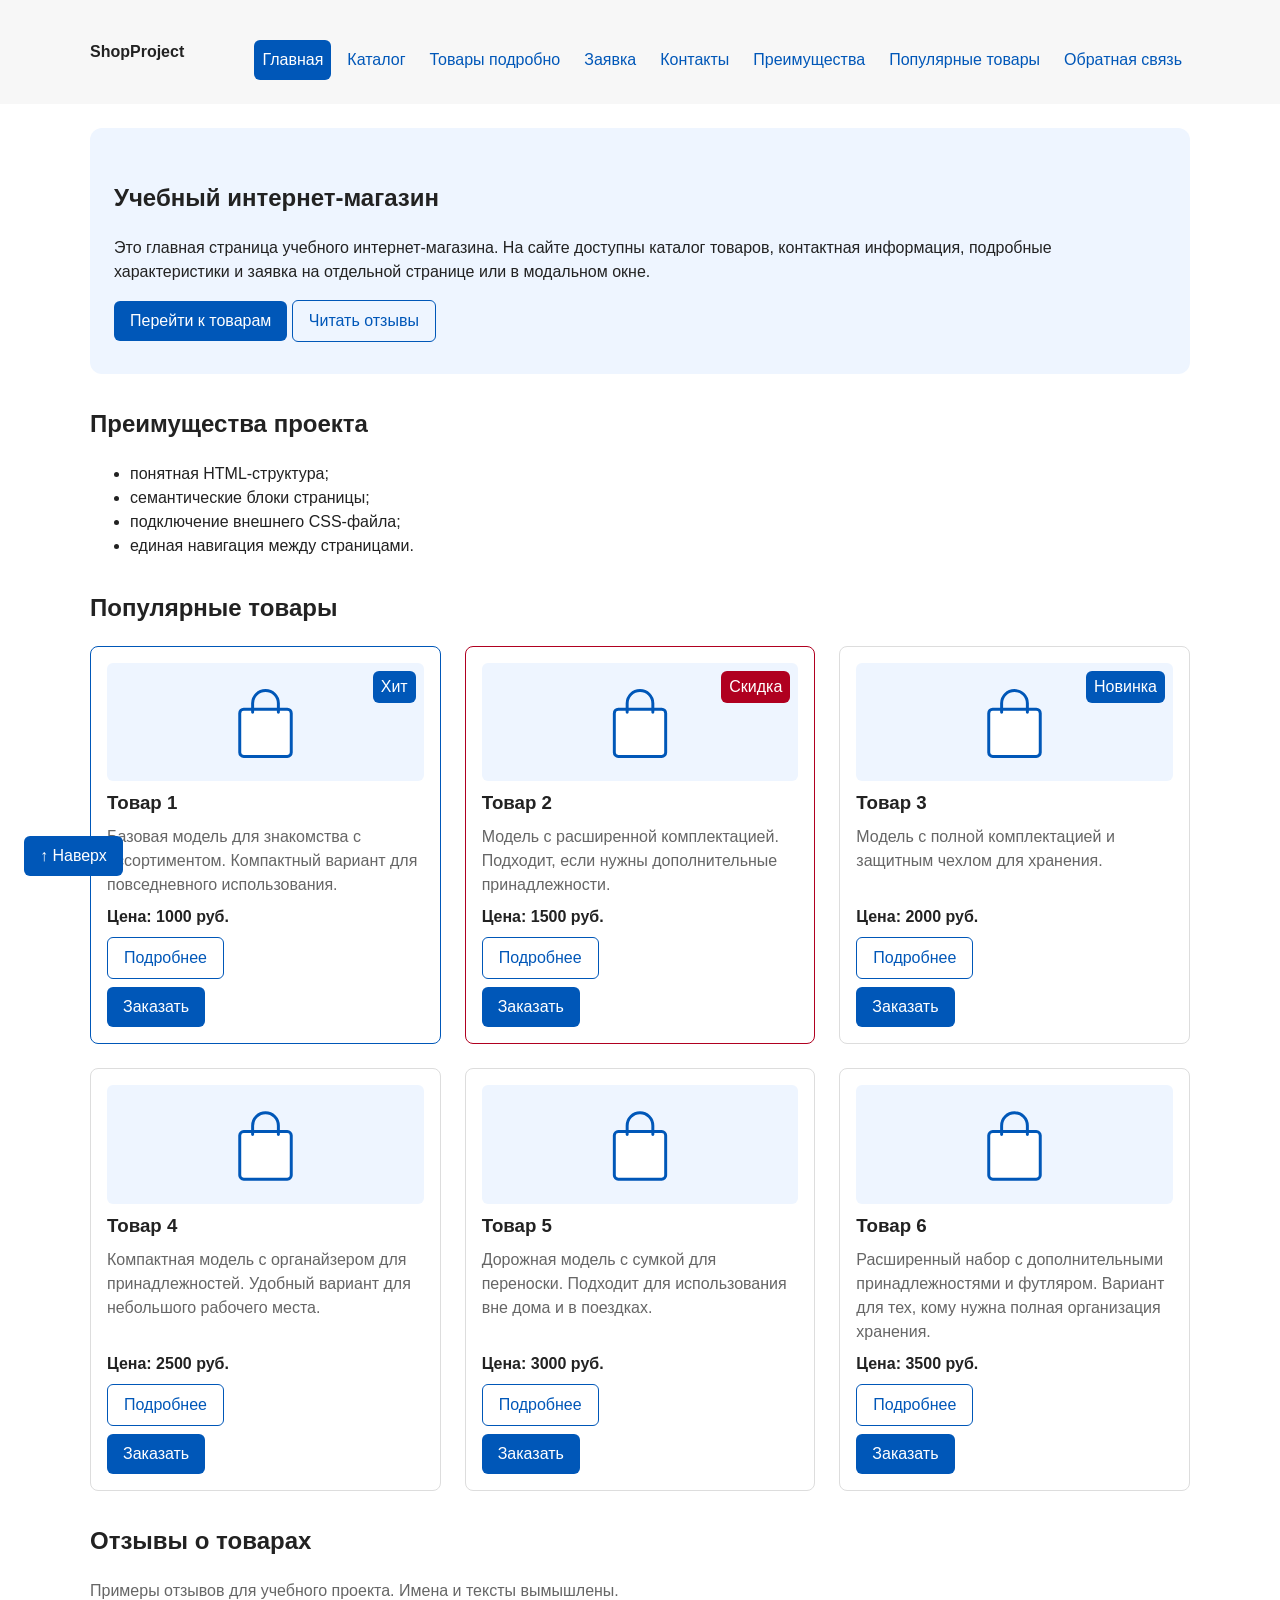
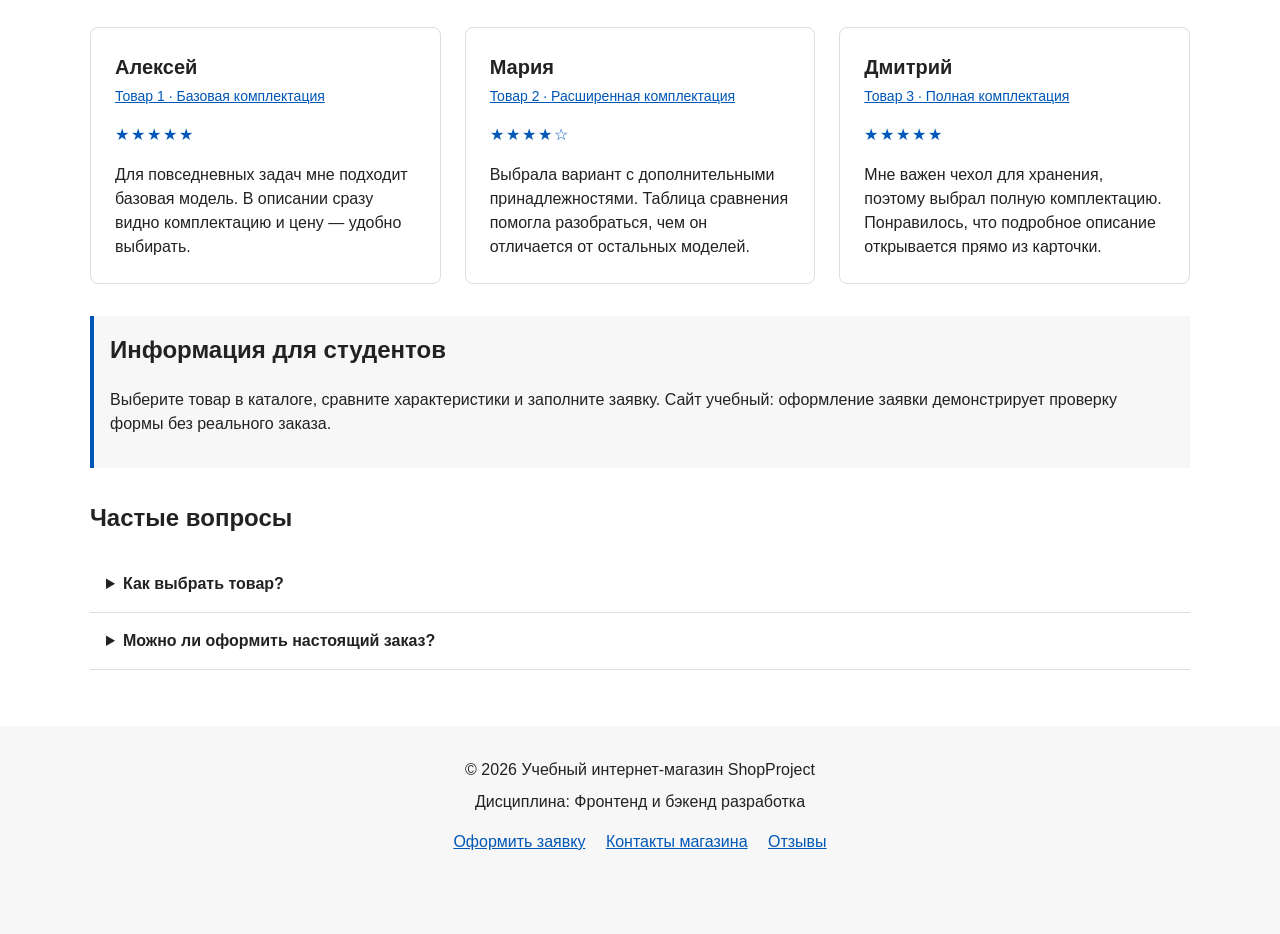
==== commit b660fa03: "feat: expand catalog from three to six products" ====
--- a/index.html
+++ b/index.html
@@ -82,6 +82,30 @@
           <a class="button button--secondary product-card__button" href="product.html#product-3">Подробнее</a>
           <button class="button button--primary product-card__button" type="button" data-product="Товар 3">Заказать</button>
         </article>
+        <article class="product-card">
+          <img class="product-card__img" src="images/product-placeholder.svg" alt="" width="320" height="120">
+          <h3 class="product-card__title">Товар 4</h3>
+          <p class="product-card__description">Компактная модель с органайзером для принадлежностей. Удобный вариант для небольшого рабочего места.</p>
+          <p class="product-card__price">Цена: 2500 руб.</p>
+          <a class="button button--secondary product-card__button" href="product.html#product-4">Подробнее</a>
+          <button class="button button--primary product-card__button" type="button" data-product="Товар 4">Заказать</button>
+        </article>
+        <article class="product-card">
+          <img class="product-card__img" src="images/product-placeholder.svg" alt="" width="320" height="120">
+          <h3 class="product-card__title">Товар 5</h3>
+          <p class="product-card__description">Дорожная модель с сумкой для переноски. Подходит для использования вне дома и в поездках.</p>
+          <p class="product-card__price">Цена: 3000 руб.</p>
+          <a class="button button--secondary product-card__button" href="product.html#product-5">Подробнее</a>
+          <button class="button button--primary product-card__button" type="button" data-product="Товар 5">Заказать</button>
+        </article>
+        <article class="product-card">
+          <img class="product-card__img" src="images/product-placeholder.svg" alt="" width="320" height="120">
+          <h3 class="product-card__title">Товар 6</h3>
+          <p class="product-card__description">Расширенный набор с дополнительными принадлежностями и футляром. Вариант для тех, кому нужна полная организация хранения.</p>
+          <p class="product-card__price">Цена: 3500 руб.</p>
+          <a class="button button--secondary product-card__button" href="product.html#product-6">Подробнее</a>
+          <button class="button button--primary product-card__button" type="button" data-product="Товар 6">Заказать</button>
+        </article>
       </div>
     </section>
 
@@ -154,6 +178,9 @@
           <option value="Товар 1">Товар 1 — 1000 руб.</option>
           <option value="Товар 2">Товар 2 — 1500 руб.</option>
           <option value="Товар 3">Товар 3 — 2000 руб.</option>
+          <option value="Товар 4">Товар 4 — 2500 руб.</option>
+          <option value="Товар 5">Товар 5 — 3000 руб.</option>
+          <option value="Товар 6">Товар 6 — 3500 руб.</option>
           <option value="Консультация">Консультация по ассортименту</option>
         </select>
       </div>
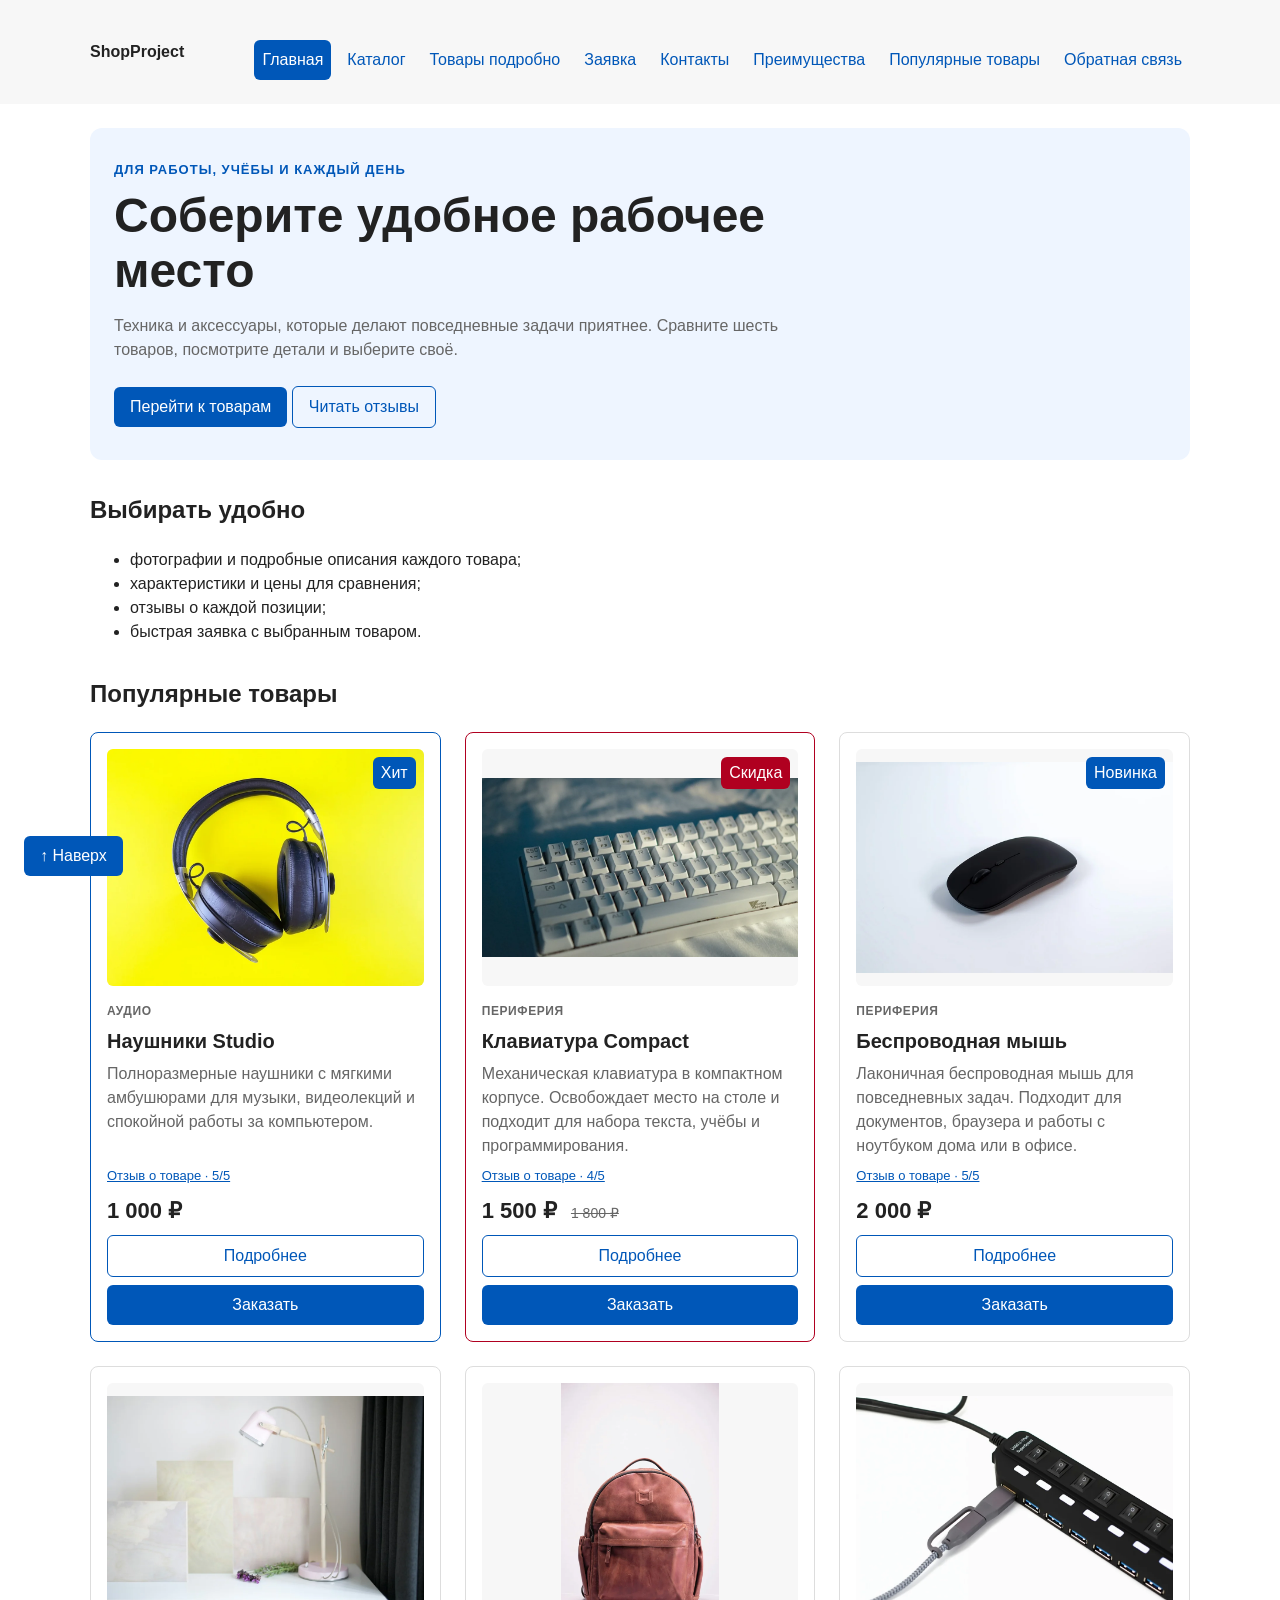
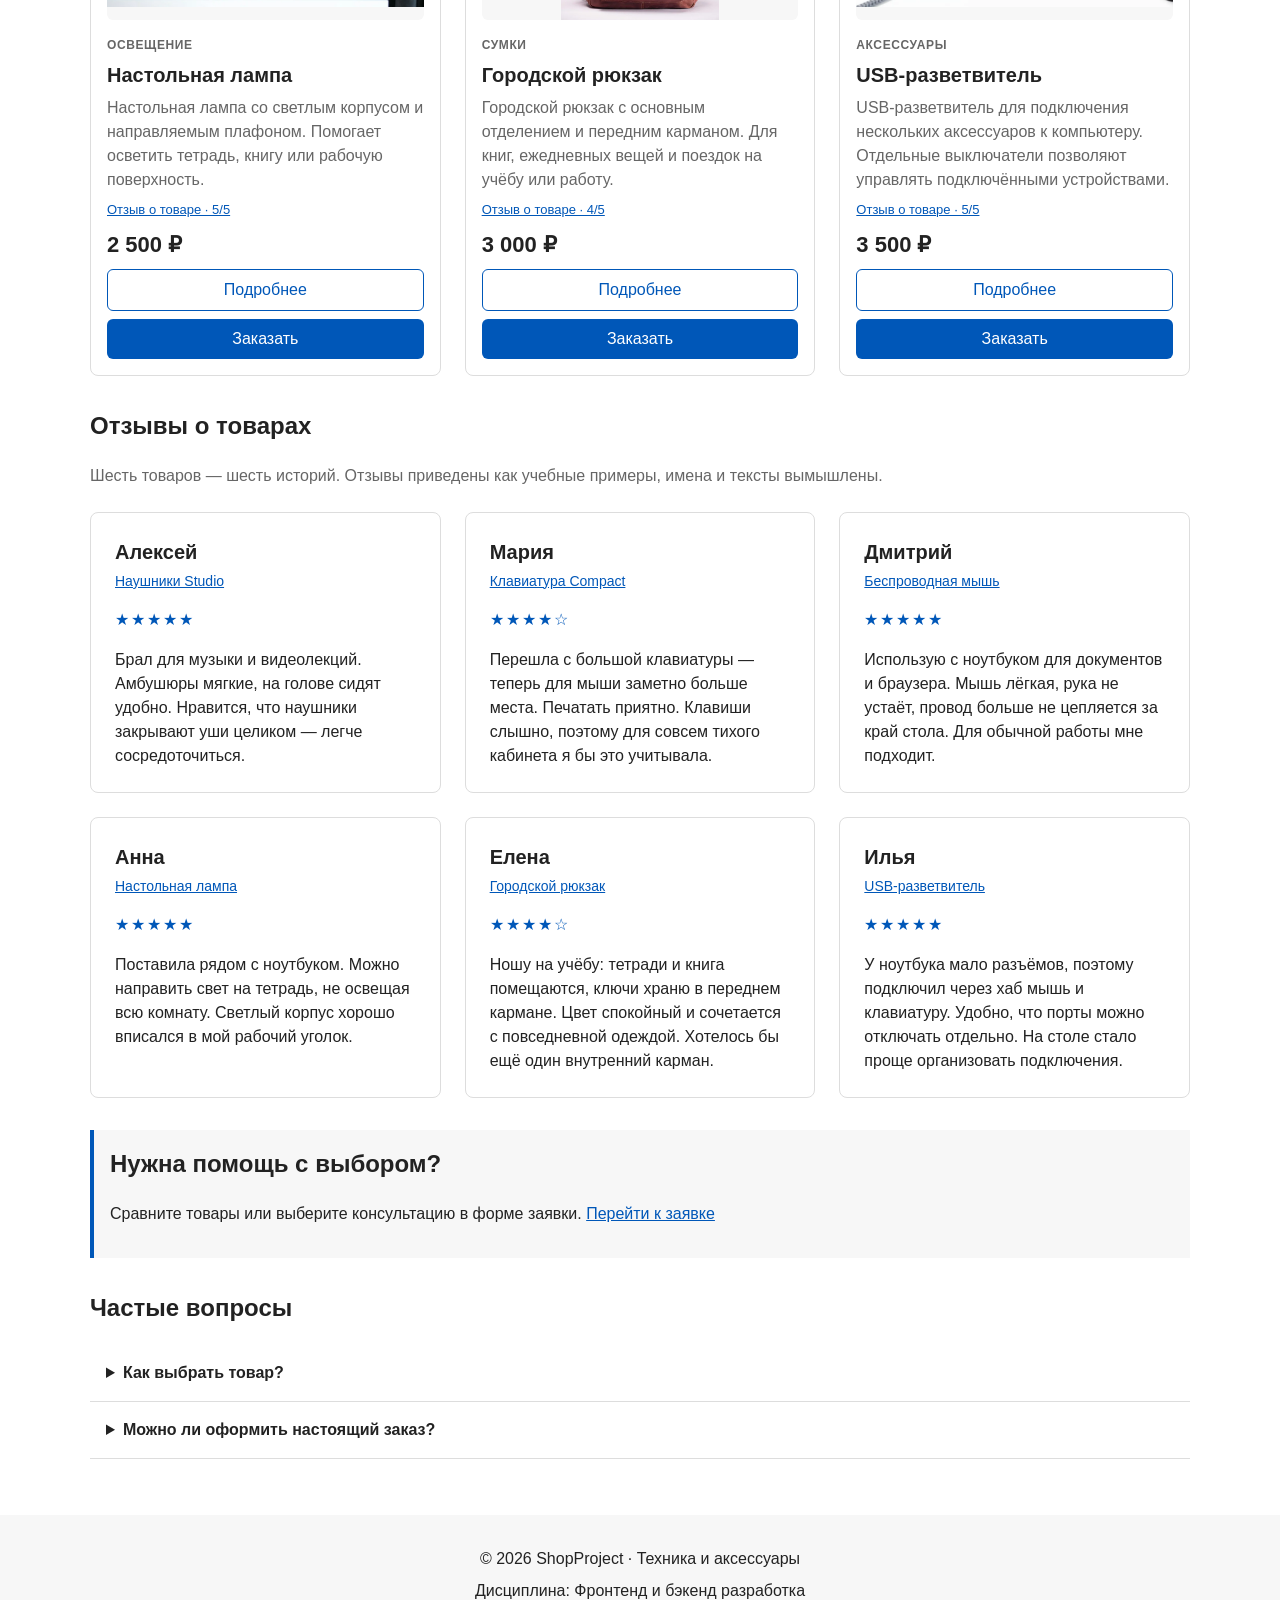
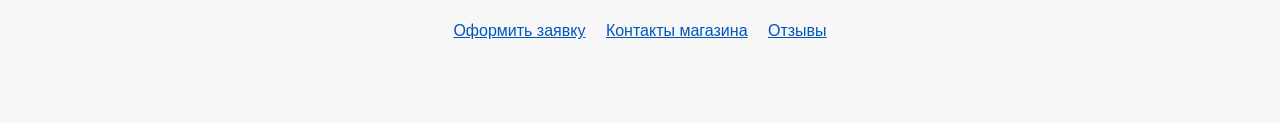
==== commit 5f7130d7: "feat: add product photos names and six product reviews" ====
--- a/index.html
+++ b/index.html
@@ -3,8 +3,8 @@
 <head>
   <meta charset="UTF-8">
   <meta name="viewport" content="width=device-width, initial-scale=1.0">
-  <meta name="description" content="Учебный интернет-магазин: преимущества, популярные товары и ответы на вопросы.">
-  <title>Главная — Учебный интернет-магазин</title>
+  <meta name="description" content="ShopProject — техника и аксессуары для работы и учёбы. Шесть товаров с фотографиями, характеристиками и отзывами.">
+  <title>Главная — ShopProject</title>
   <link rel="stylesheet" href="css/style.css">
   <script src="js/main.js" defer></script>
 </head>
@@ -30,24 +30,21 @@
   <main class="page-main">
 
     <section class="hero">
-      <h1>Учебный интернет-магазин</h1>
-      <p>
-        Это главная страница учебного интернет-магазина.
-        На сайте доступны каталог товаров, контактная информация,
-        подробные характеристики и заявка на отдельной странице или в модальном окне.
-      </p>
+      <p class="hero__eyebrow">Для работы, учёбы и каждый день</p>
+      <h1 class="hero__title">Соберите удобное рабочее место</h1>
+      <p class="hero__description">Техника и аксессуары, которые делают повседневные задачи приятнее. Сравните шесть товаров, посмотрите детали и выберите своё.</p>
       <a class="button button--primary" href="#popular">Перейти к товарам</a>
       <a class="button button--secondary" href="#reviews">Читать отзывы</a>
     </section>
 
     <section class="section" id="advantages">
-      <h2 class="section__title">Преимущества проекта</h2>
+      <h2 class="section__title">Выбирать удобно</h2>
 
       <ul class="advantages-list">
-        <li>понятная HTML-структура;</li>
-        <li>семантические блоки страницы;</li>
-        <li>подключение внешнего CSS-файла;</li>
-        <li>единая навигация между страницами.</li>
+        <li>фотографии и подробные описания каждого товара;</li>
+        <li>характеристики и цены для сравнения;</li>
+        <li>отзывы о каждой позиции;</li>
+        <li>быстрая заявка с выбранным товаром.</li>
       </ul>
     </section>
 
@@ -57,94 +54,130 @@
       <div class="products-grid">
         <article class="product-card product-card--featured">
           <span class="product-card__badge">Хит</span>
-          <img class="product-card__img" src="images/product-placeholder.svg" alt="" width="320" height="120">
-          <h3 class="product-card__title">Товар 1</h3>
-          <p class="product-card__description">Базовая модель для знакомства с ассортиментом. Компактный вариант для повседневного использования.</p>
-          <p class="product-card__price">Цена: 1000 руб.</p>
+          <img class="product-card__img" src="images/products/headphones.webp" alt="Чёрные полноразмерные наушники на жёлтом фоне" width="1080" height="810" loading="lazy" decoding="async">
+          <p class="product-card__category">Аудио</p>
+          <h3 class="product-card__title">Наушники Studio</h3>
+          <p class="product-card__description">Полноразмерные наушники с мягкими амбушюрами для музыки, видеолекций и спокойной работы за компьютером.</p>
+          <a class="product-card__reviews" href="index.html#review-1">Отзыв о товаре · 5/5</a>
+          <p class="product-card__price">1 000 ₽</p>
           <a class="button button--secondary product-card__button" href="product.html#product-1">Подробнее</a>
-          <button class="button button--primary product-card__button" type="button" data-product="Товар 1">Заказать</button>
+          <button class="button button--primary product-card__button" type="button" data-product="Наушники Studio">Заказать</button>
         </article>
         <article class="product-card product-card--discount">
           <span class="product-card__badge">Скидка</span>
-          <img class="product-card__img" src="images/product-placeholder.svg" alt="" width="320" height="120">
-          <h3 class="product-card__title">Товар 2</h3>
-          <p class="product-card__description">Модель с расширенной комплектацией. Подходит, если нужны дополнительные принадлежности.</p>
-          <p class="product-card__price">Цена: 1500 руб.</p>
+          <img class="product-card__img" src="images/products/keyboard.webp" alt="Компактная механическая клавиатура со светлыми клавишами" width="1080" height="608" loading="lazy" decoding="async">
+          <p class="product-card__category">Периферия</p>
+          <h3 class="product-card__title">Клавиатура Compact</h3>
+          <p class="product-card__description">Механическая клавиатура в компактном корпусе. Освобождает место на столе и подходит для набора текста, учёбы и программирования.</p>
+          <a class="product-card__reviews" href="index.html#review-2">Отзыв о товаре · 4/5</a>
+          <p class="product-card__price">1 500 ₽ <del class="product-card__old-price">1 800 ₽</del></p>
           <a class="button button--secondary product-card__button" href="product.html#product-2">Подробнее</a>
-          <button class="button button--primary product-card__button" type="button" data-product="Товар 2">Заказать</button>
+          <button class="button button--primary product-card__button" type="button" data-product="Клавиатура Compact">Заказать</button>
         </article>
         <article class="product-card">
           <span class="product-card__badge">Новинка</span>
-          <img class="product-card__img" src="images/product-placeholder.svg" alt="" width="320" height="120">
-          <h3 class="product-card__title">Товар 3</h3>
-          <p class="product-card__description">Модель с полной комплектацией и защитным чехлом для хранения.</p>
-          <p class="product-card__price">Цена: 2000 руб.</p>
+          <img class="product-card__img" src="images/products/mouse.webp" alt="Чёрная беспроводная компьютерная мышь на светлой поверхности" width="1080" height="720" loading="lazy" decoding="async">
+          <p class="product-card__category">Периферия</p>
+          <h3 class="product-card__title">Беспроводная мышь</h3>
+          <p class="product-card__description">Лаконичная беспроводная мышь для повседневных задач. Подходит для документов, браузера и работы с ноутбуком дома или в офисе.</p>
+          <a class="product-card__reviews" href="index.html#review-3">Отзыв о товаре · 5/5</a>
+          <p class="product-card__price">2 000 ₽</p>
           <a class="button button--secondary product-card__button" href="product.html#product-3">Подробнее</a>
-          <button class="button button--primary product-card__button" type="button" data-product="Товар 3">Заказать</button>
-        </article>
-        <article class="product-card">
-          <img class="product-card__img" src="images/product-placeholder.svg" alt="" width="320" height="120">
-          <h3 class="product-card__title">Товар 4</h3>
-          <p class="product-card__description">Компактная модель с органайзером для принадлежностей. Удобный вариант для небольшого рабочего места.</p>
-          <p class="product-card__price">Цена: 2500 руб.</p>
+          <button class="button button--primary product-card__button" type="button" data-product="Беспроводная мышь">Заказать</button>
+        </article>
+        <article class="product-card">
+          <img class="product-card__img" src="images/products/lamp.webp" alt="Светлая настольная лампа с направляемым плафоном" width="1080" height="720" loading="lazy" decoding="async">
+          <p class="product-card__category">Освещение</p>
+          <h3 class="product-card__title">Настольная лампа</h3>
+          <p class="product-card__description">Настольная лампа со светлым корпусом и направляемым плафоном. Помогает осветить тетрадь, книгу или рабочую поверхность.</p>
+          <a class="product-card__reviews" href="index.html#review-4">Отзыв о товаре · 5/5</a>
+          <p class="product-card__price">2 500 ₽</p>
           <a class="button button--secondary product-card__button" href="product.html#product-4">Подробнее</a>
-          <button class="button button--primary product-card__button" type="button" data-product="Товар 4">Заказать</button>
-        </article>
-        <article class="product-card">
-          <img class="product-card__img" src="images/product-placeholder.svg" alt="" width="320" height="120">
-          <h3 class="product-card__title">Товар 5</h3>
-          <p class="product-card__description">Дорожная модель с сумкой для переноски. Подходит для использования вне дома и в поездках.</p>
-          <p class="product-card__price">Цена: 3000 руб.</p>
+          <button class="button button--primary product-card__button" type="button" data-product="Настольная лампа">Заказать</button>
+        </article>
+        <article class="product-card">
+          <img class="product-card__img" src="images/products/backpack.webp" alt="Коричневый городской рюкзак с передним карманом" width="601" height="900" loading="lazy" decoding="async">
+          <p class="product-card__category">Сумки</p>
+          <h3 class="product-card__title">Городской рюкзак</h3>
+          <p class="product-card__description">Городской рюкзак с основным отделением и передним карманом. Для книг, ежедневных вещей и поездок на учёбу или работу.</p>
+          <a class="product-card__reviews" href="index.html#review-5">Отзыв о товаре · 4/5</a>
+          <p class="product-card__price">3 000 ₽</p>
           <a class="button button--secondary product-card__button" href="product.html#product-5">Подробнее</a>
-          <button class="button button--primary product-card__button" type="button" data-product="Товар 5">Заказать</button>
-        </article>
-        <article class="product-card">
-          <img class="product-card__img" src="images/product-placeholder.svg" alt="" width="320" height="120">
-          <h3 class="product-card__title">Товар 6</h3>
-          <p class="product-card__description">Расширенный набор с дополнительными принадлежностями и футляром. Вариант для тех, кому нужна полная организация хранения.</p>
-          <p class="product-card__price">Цена: 3500 руб.</p>
+          <button class="button button--primary product-card__button" type="button" data-product="Городской рюкзак">Заказать</button>
+        </article>
+        <article class="product-card">
+          <img class="product-card__img" src="images/products/usb-hub.webp" alt="Чёрный USB-разветвитель с несколькими портами и выключателями" width="1080" height="720" loading="lazy" decoding="async">
+          <p class="product-card__category">Аксессуары</p>
+          <h3 class="product-card__title">USB-разветвитель</h3>
+          <p class="product-card__description">USB-разветвитель для подключения нескольких аксессуаров к компьютеру. Отдельные выключатели позволяют управлять подключёнными устройствами.</p>
+          <a class="product-card__reviews" href="index.html#review-6">Отзыв о товаре · 5/5</a>
+          <p class="product-card__price">3 500 ₽</p>
           <a class="button button--secondary product-card__button" href="product.html#product-6">Подробнее</a>
-          <button class="button button--primary product-card__button" type="button" data-product="Товар 6">Заказать</button>
+          <button class="button button--primary product-card__button" type="button" data-product="USB-разветвитель">Заказать</button>
         </article>
       </div>
     </section>
 
     <section class="section reviews" id="reviews" aria-labelledby="reviews-title">
       <h2 class="section__title" id="reviews-title">Отзывы о товарах</h2>
-      <p class="reviews__intro">Примеры отзывов для учебного проекта. Имена и тексты вымышлены.</p>
+      <p class="reviews__intro">Шесть товаров — шесть историй. Отзывы приведены как учебные примеры, имена и тексты вымышлены.</p>
       <div class="reviews__list">
-        <article class="review-card" aria-labelledby="review-alexey">
-          <h3 class="review-card__author" id="review-alexey">Алексей</h3>
-          <a class="review-card__product" href="product.html#product-1">Товар 1 · Базовая комплектация</a>
-          <p class="review-card__rating" aria-label="Оценка: 5 из 5"><span aria-hidden="true">★★★★★</span></p>
-          <blockquote class="review-card__quote">
-            <p class="review-card__text">Для повседневных задач мне подходит базовая модель. В описании сразу видно комплектацию и цену — удобно выбирать.</p>
-          </blockquote>
-        </article>
-        <article class="review-card" aria-labelledby="review-maria">
-          <h3 class="review-card__author" id="review-maria">Мария</h3>
-          <a class="review-card__product" href="product.html#product-2">Товар 2 · Расширенная комплектация</a>
+        <article class="review-card" id="review-1" aria-labelledby="review-1-author">
+          <h3 class="review-card__author" id="review-1-author">Алексей</h3>
+          <a class="review-card__product" href="product.html#product-1">Наушники Studio</a>
+          <p class="review-card__rating" aria-label="Оценка: 5 из 5"><span aria-hidden="true">★★★★★</span></p>
+          <blockquote class="review-card__quote">
+            <p class="review-card__text">Брал для музыки и видеолекций. Амбушюры мягкие, на голове сидят удобно. Нравится, что наушники закрывают уши целиком — легче сосредоточиться.</p>
+          </blockquote>
+        </article>
+        <article class="review-card" id="review-2" aria-labelledby="review-2-author">
+          <h3 class="review-card__author" id="review-2-author">Мария</h3>
+          <a class="review-card__product" href="product.html#product-2">Клавиатура Compact</a>
           <p class="review-card__rating" aria-label="Оценка: 4 из 5"><span aria-hidden="true">★★★★☆</span></p>
           <blockquote class="review-card__quote">
-            <p class="review-card__text">Выбрала вариант с дополнительными принадлежностями. Таблица сравнения помогла разобраться, чем он отличается от остальных моделей.</p>
-          </blockquote>
-        </article>
-        <article class="review-card" aria-labelledby="review-dmitry">
-          <h3 class="review-card__author" id="review-dmitry">Дмитрий</h3>
-          <a class="review-card__product" href="product.html#product-3">Товар 3 · Полная комплектация</a>
-          <p class="review-card__rating" aria-label="Оценка: 5 из 5"><span aria-hidden="true">★★★★★</span></p>
-          <blockquote class="review-card__quote">
-            <p class="review-card__text">Мне важен чехол для хранения, поэтому выбрал полную комплектацию. Понравилось, что подробное описание открывается прямо из карточки.</p>
+            <p class="review-card__text">Перешла с большой клавиатуры — теперь для мыши заметно больше места. Печатать приятно. Клавиши слышно, поэтому для совсем тихого кабинета я бы это учитывала.</p>
+          </blockquote>
+        </article>
+        <article class="review-card" id="review-3" aria-labelledby="review-3-author">
+          <h3 class="review-card__author" id="review-3-author">Дмитрий</h3>
+          <a class="review-card__product" href="product.html#product-3">Беспроводная мышь</a>
+          <p class="review-card__rating" aria-label="Оценка: 5 из 5"><span aria-hidden="true">★★★★★</span></p>
+          <blockquote class="review-card__quote">
+            <p class="review-card__text">Использую с ноутбуком для документов и браузера. Мышь лёгкая, рука не устаёт, провод больше не цепляется за край стола. Для обычной работы мне подходит.</p>
+          </blockquote>
+        </article>
+        <article class="review-card" id="review-4" aria-labelledby="review-4-author">
+          <h3 class="review-card__author" id="review-4-author">Анна</h3>
+          <a class="review-card__product" href="product.html#product-4">Настольная лампа</a>
+          <p class="review-card__rating" aria-label="Оценка: 5 из 5"><span aria-hidden="true">★★★★★</span></p>
+          <blockquote class="review-card__quote">
+            <p class="review-card__text">Поставила рядом с ноутбуком. Можно направить свет на тетрадь, не освещая всю комнату. Светлый корпус хорошо вписался в мой рабочий уголок.</p>
+          </blockquote>
+        </article>
+        <article class="review-card" id="review-5" aria-labelledby="review-5-author">
+          <h3 class="review-card__author" id="review-5-author">Елена</h3>
+          <a class="review-card__product" href="product.html#product-5">Городской рюкзак</a>
+          <p class="review-card__rating" aria-label="Оценка: 4 из 5"><span aria-hidden="true">★★★★☆</span></p>
+          <blockquote class="review-card__quote">
+            <p class="review-card__text">Ношу на учёбу: тетради и книга помещаются, ключи храню в переднем кармане. Цвет спокойный и сочетается с повседневной одеждой. Хотелось бы ещё один внутренний карман.</p>
+          </blockquote>
+        </article>
+        <article class="review-card" id="review-6" aria-labelledby="review-6-author">
+          <h3 class="review-card__author" id="review-6-author">Илья</h3>
+          <a class="review-card__product" href="product.html#product-6">USB-разветвитель</a>
+          <p class="review-card__rating" aria-label="Оценка: 5 из 5"><span aria-hidden="true">★★★★★</span></p>
+          <blockquote class="review-card__quote">
+            <p class="review-card__text">У ноутбука мало разъёмов, поэтому подключил через хаб мышь и клавиатуру. Удобно, что порты можно отключать отдельно. На столе стало проще организовать подключения.</p>
           </blockquote>
         </article>
       </div>
     </section>
 
     <aside class="aside-info">
-      <h2 class="aside-info__title">Информация для студентов</h2>
+      <h2 class="aside-info__title">Нужна помощь с выбором?</h2>
       <p>
-        Выберите товар в каталоге, сравните характеристики и заполните заявку.
-        Сайт учебный: оформление заявки демонстрирует проверку формы без реального заказа.
+        Сравните товары или выберите консультацию в форме заявки.
+        <a href="order.html">Перейти к заявке</a>
       </p>
     </aside>
 
@@ -152,7 +185,7 @@
       <h2 class="section__title" id="faq-title">Частые вопросы</h2>
       <details class="faq__item">
         <summary class="faq__question">Как выбрать товар?</summary>
-        <p class="faq__answer">Откройте каталог и перейдите по ссылке «Подробнее». На странице товаров есть описание каждой модели и таблица сравнения.</p>
+        <p class="faq__answer">Откройте каталог и перейдите по ссылке «Подробнее». У каждого товара есть фотография, описание, особенности и отзыв.</p>
       </details>
       <details class="faq__item">
         <summary class="faq__question">Можно ли оформить настоящий заказ?</summary>
@@ -161,7 +194,7 @@
     </section>
   </main>
   <footer class="site-footer" id="contacts">
-    <p class="site-footer__text">&copy; 2026 Учебный интернет-магазин ShopProject</p>
+    <p class="site-footer__text">&copy; 2026 ShopProject · Техника и аксессуары</p>
     <p class="site-footer__text">Дисциплина: Фронтенд и бэкенд разработка</p>
     <a class="site-footer__link" href="order.html">Оформить заявку</a>
     <a class="site-footer__link" href="contacts.html">Контакты магазина</a>
@@ -175,12 +208,12 @@
         <label class="order-form__label" for="selected-product">Товар или консультация</label>
         <select class="order-form__select" id="selected-product" name="product" required>
           <option value="">Выберите товар или консультацию</option>
-          <option value="Товар 1">Товар 1 — 1000 руб.</option>
-          <option value="Товар 2">Товар 2 — 1500 руб.</option>
-          <option value="Товар 3">Товар 3 — 2000 руб.</option>
-          <option value="Товар 4">Товар 4 — 2500 руб.</option>
-          <option value="Товар 5">Товар 5 — 3000 руб.</option>
-          <option value="Товар 6">Товар 6 — 3500 руб.</option>
+          <option value="Наушники Studio">Наушники Studio — 1 000 ₽</option>
+          <option value="Клавиатура Compact">Клавиатура Compact — 1 500 ₽</option>
+          <option value="Беспроводная мышь">Беспроводная мышь — 2 000 ₽</option>
+          <option value="Настольная лампа">Настольная лампа — 2 500 ₽</option>
+          <option value="Городской рюкзак">Городской рюкзак — 3 000 ₽</option>
+          <option value="USB-разветвитель">USB-разветвитель — 3 500 ₽</option>
           <option value="Консультация">Консультация по ассортименту</option>
         </select>
       </div>
--- a/css/style.css
+++ b/css/style.css
@@ -469,7 +469,7 @@
 .reviews__intro { margin-bottom: var(--space-lg); color: var(--color-muted); }
 .reviews__list {
   display: grid;
-  grid-template-columns: repeat(auto-fit, minmax(240px, 1fr));
+  grid-template-columns: repeat(auto-fit, minmax(280px, 1fr));
   gap: var(--space-lg);
 }
 .review-card {
@@ -485,3 +485,41 @@
 .review-card__rating { margin: var(--space-md) 0; color: var(--color-primary); letter-spacing: 2px; }
 .review-card__quote { margin: 0; }
 .review-card__text { margin: 0; }
+
+/* Предметные фотографии и оформление ассортимента. */
+.hero__eyebrow {
+  margin: 0 0 var(--space-sm);
+  color: var(--color-primary);
+  font-size: 13px;
+  font-weight: 700;
+  letter-spacing: 1px;
+  text-transform: uppercase;
+}
+.hero__title { max-width: 720px; margin: 0 0 var(--space-md); font-size: clamp(30px, 4vw, 48px); line-height: 1.15; }
+.hero__description { max-width: 700px; margin-bottom: var(--space-lg); color: var(--color-muted); }
+.product-card__img {
+  aspect-ratio: 4 / 3;
+  object-fit: contain;
+  background-color: var(--color-surface);
+}
+.product-card__category, .product-details__category {
+  margin: var(--space-sm) 0 0;
+  color: var(--color-muted);
+  font-size: 12px;
+  font-weight: 700;
+  letter-spacing: 0.6px;
+  text-transform: uppercase;
+}
+.product-card__title { font-size: 20px; line-height: 1.3; }
+.product-card__reviews { font-size: 13px; }
+.product-card__price { font-size: 22px; }
+.product-card__old-price { margin-left: var(--space-sm); color: var(--color-muted); font-size: 14px; font-weight: 400; }
+.product-card__button { align-self: stretch; text-align: center; }
+.product-details__image { aspect-ratio: 4 / 3; object-fit: contain; background-color: var(--color-surface); }
+.product-details__category { margin-bottom: var(--space-sm); }
+.product-details__features { padding-left: var(--space-lg); }
+.product-details__feature { margin-bottom: var(--space-xs); }
+.product-details__review { margin-bottom: var(--space-lg); }
+.product-table { min-width: 1080px; }
+.table-scroll:focus-visible { outline: 2px solid var(--color-primary); outline-offset: 4px; }
+.review-card { scroll-margin-top: var(--space-lg); }
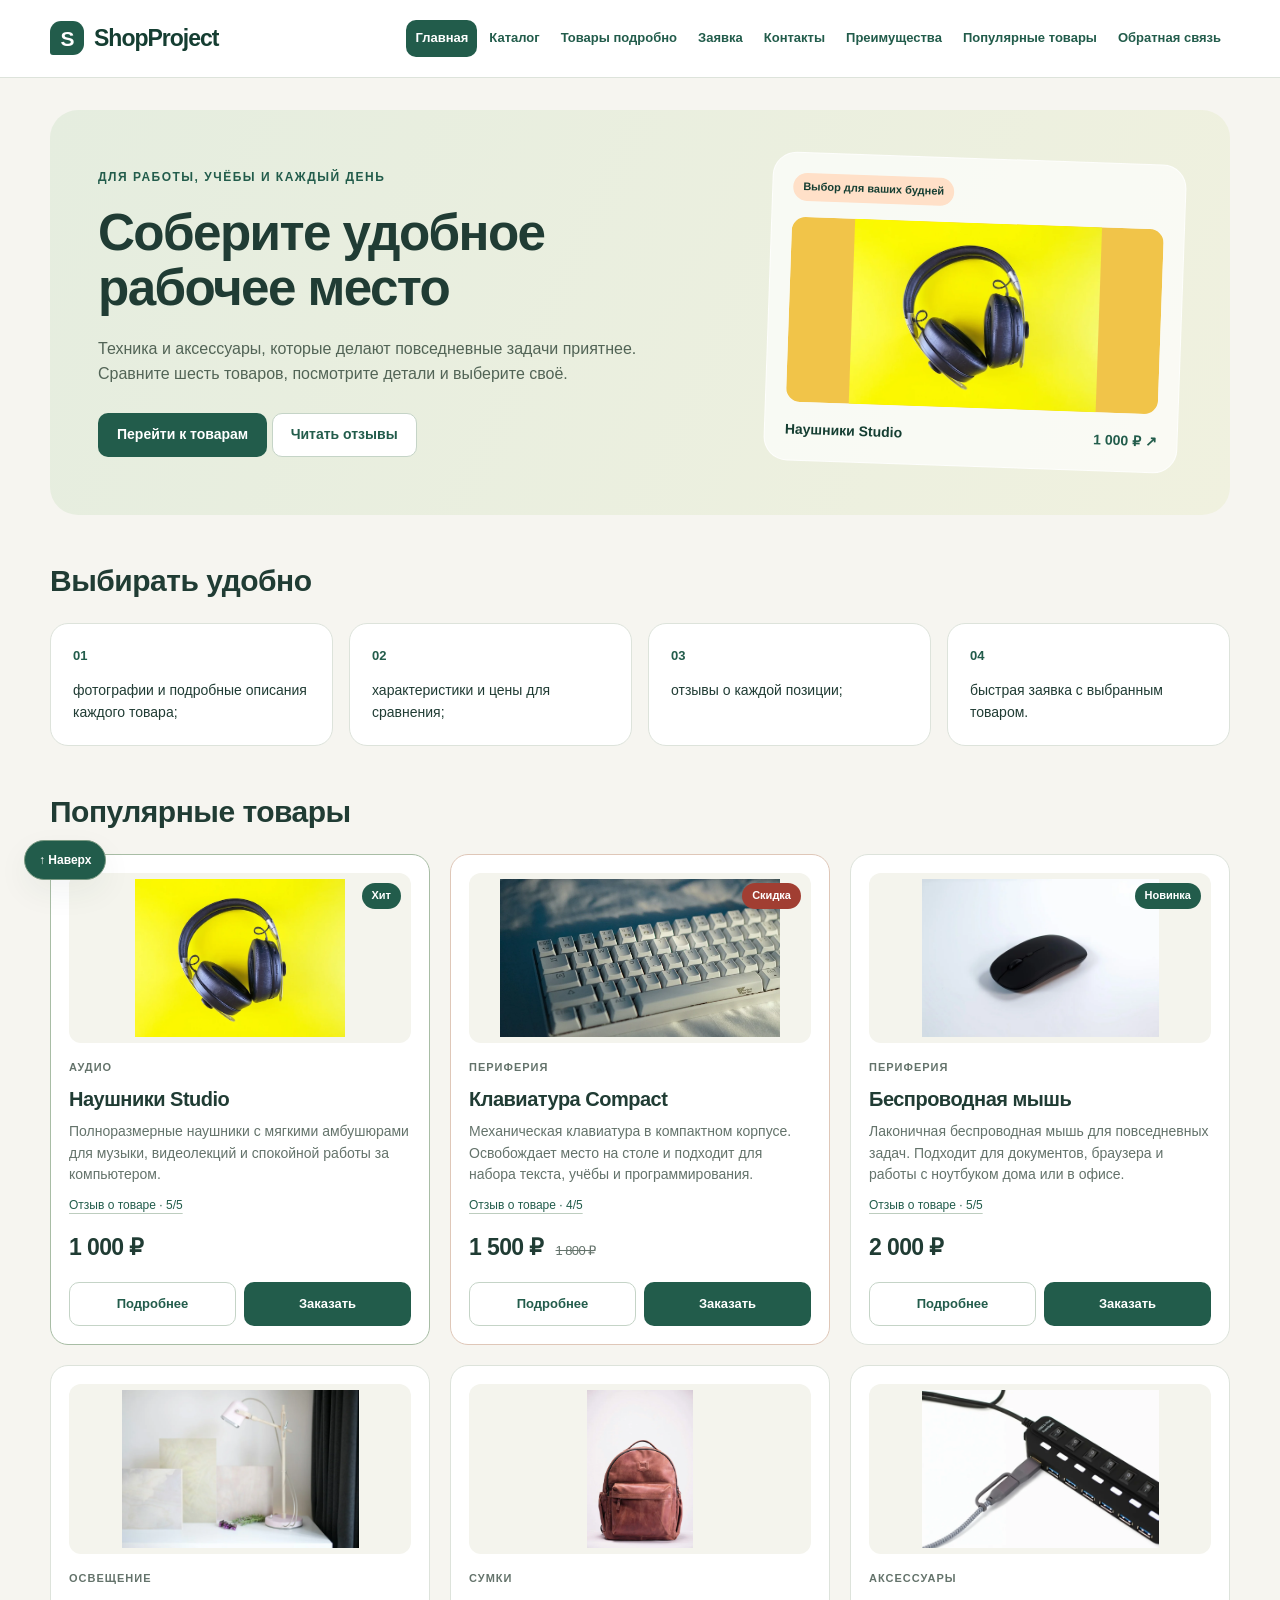
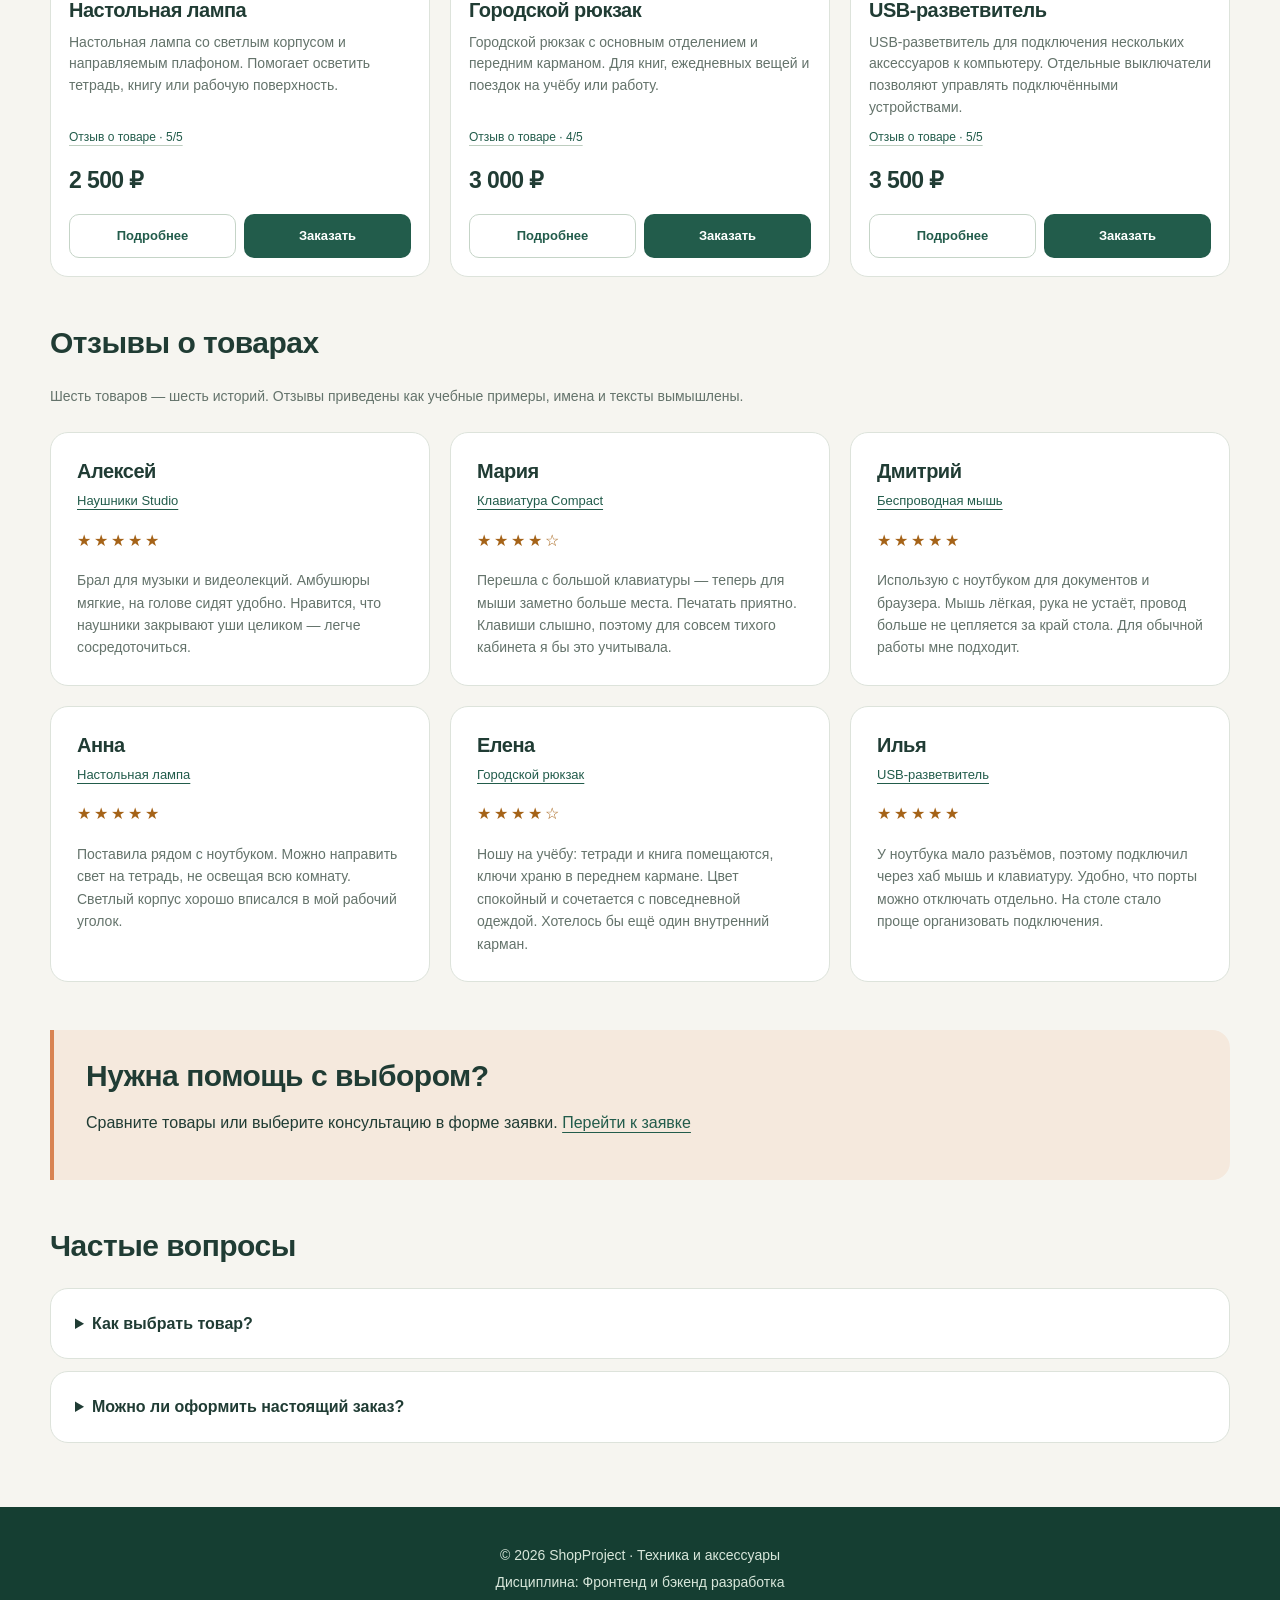
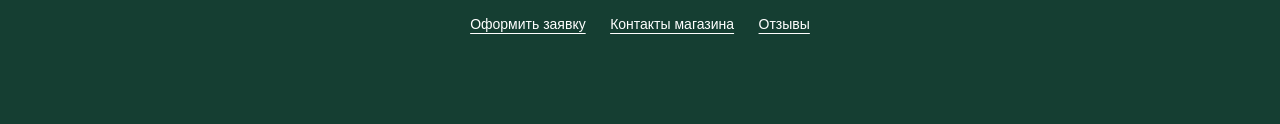
==== commit 01288edd: "feat: refresh shop palette and enable catalog filtering" ====
--- a/index.html
+++ b/index.html
@@ -30,21 +30,28 @@
   <main class="page-main">
 
     <section class="hero">
+      <div class="hero__content">
       <p class="hero__eyebrow">Для работы, учёбы и каждый день</p>
       <h1 class="hero__title">Соберите удобное рабочее место</h1>
       <p class="hero__description">Техника и аксессуары, которые делают повседневные задачи приятнее. Сравните шесть товаров, посмотрите детали и выберите своё.</p>
-      <a class="button button--primary" href="#popular">Перейти к товарам</a>
-      <a class="button button--secondary" href="#reviews">Читать отзывы</a>
+      <a class="button button--primary hero__button" href="#popular">Перейти к товарам</a>
+      <a class="button button--secondary hero__button" href="#reviews">Читать отзывы</a>
+      </div>
+      <a class="hero__spotlight" href="product.html#product-1" aria-label="Посмотреть наушники Studio">
+        <span class="hero__tag">Выбор для ваших будней</span>
+        <img class="hero__image" src="images/products/headphones.webp" alt="Чёрные наушники Studio" width="1080" height="810" decoding="async">
+        <span class="hero__product">Наушники Studio <span class="hero__price">1 000 ₽ ↗</span></span>
+      </a>
     </section>
 
     <section class="section" id="advantages">
       <h2 class="section__title">Выбирать удобно</h2>
 
       <ul class="advantages-list">
-        <li>фотографии и подробные описания каждого товара;</li>
-        <li>характеристики и цены для сравнения;</li>
-        <li>отзывы о каждой позиции;</li>
-        <li>быстрая заявка с выбранным товаром.</li>
+        <li class="advantages-list__item">фотографии и подробные описания каждого товара;</li>
+        <li class="advantages-list__item">характеристики и цены для сравнения;</li>
+        <li class="advantages-list__item">отзывы о каждой позиции;</li>
+        <li class="advantages-list__item">быстрая заявка с выбранным товаром.</li>
       </ul>
     </section>
 
@@ -60,8 +67,10 @@
           <p class="product-card__description">Полноразмерные наушники с мягкими амбушюрами для музыки, видеолекций и спокойной работы за компьютером.</p>
           <a class="product-card__reviews" href="index.html#review-1">Отзыв о товаре · 5/5</a>
           <p class="product-card__price">1 000 ₽</p>
-          <a class="button button--secondary product-card__button" href="product.html#product-1">Подробнее</a>
-          <button class="button button--primary product-card__button" type="button" data-product="Наушники Studio">Заказать</button>
+          <div class="product-card__actions">
+            <a class="button button--secondary product-card__button" href="product.html#product-1">Подробнее</a>
+            <button class="button button--primary product-card__button" type="button" data-product="Наушники Studio">Заказать</button>
+          </div>
         </article>
         <article class="product-card product-card--discount">
           <span class="product-card__badge">Скидка</span>
@@ -71,8 +80,10 @@
           <p class="product-card__description">Механическая клавиатура в компактном корпусе. Освобождает место на столе и подходит для набора текста, учёбы и программирования.</p>
           <a class="product-card__reviews" href="index.html#review-2">Отзыв о товаре · 4/5</a>
           <p class="product-card__price">1 500 ₽ <del class="product-card__old-price">1 800 ₽</del></p>
-          <a class="button button--secondary product-card__button" href="product.html#product-2">Подробнее</a>
-          <button class="button button--primary product-card__button" type="button" data-product="Клавиатура Compact">Заказать</button>
+          <div class="product-card__actions">
+            <a class="button button--secondary product-card__button" href="product.html#product-2">Подробнее</a>
+            <button class="button button--primary product-card__button" type="button" data-product="Клавиатура Compact">Заказать</button>
+          </div>
         </article>
         <article class="product-card">
           <span class="product-card__badge">Новинка</span>
@@ -82,8 +93,10 @@
           <p class="product-card__description">Лаконичная беспроводная мышь для повседневных задач. Подходит для документов, браузера и работы с ноутбуком дома или в офисе.</p>
           <a class="product-card__reviews" href="index.html#review-3">Отзыв о товаре · 5/5</a>
           <p class="product-card__price">2 000 ₽</p>
-          <a class="button button--secondary product-card__button" href="product.html#product-3">Подробнее</a>
-          <button class="button button--primary product-card__button" type="button" data-product="Беспроводная мышь">Заказать</button>
+          <div class="product-card__actions">
+            <a class="button button--secondary product-card__button" href="product.html#product-3">Подробнее</a>
+            <button class="button button--primary product-card__button" type="button" data-product="Беспроводная мышь">Заказать</button>
+          </div>
         </article>
         <article class="product-card">
           <img class="product-card__img" src="images/products/lamp.webp" alt="Светлая настольная лампа с направляемым плафоном" width="1080" height="720" loading="lazy" decoding="async">
@@ -92,8 +105,10 @@
           <p class="product-card__description">Настольная лампа со светлым корпусом и направляемым плафоном. Помогает осветить тетрадь, книгу или рабочую поверхность.</p>
           <a class="product-card__reviews" href="index.html#review-4">Отзыв о товаре · 5/5</a>
           <p class="product-card__price">2 500 ₽</p>
-          <a class="button button--secondary product-card__button" href="product.html#product-4">Подробнее</a>
-          <button class="button button--primary product-card__button" type="button" data-product="Настольная лампа">Заказать</button>
+          <div class="product-card__actions">
+            <a class="button button--secondary product-card__button" href="product.html#product-4">Подробнее</a>
+            <button class="button button--primary product-card__button" type="button" data-product="Настольная лампа">Заказать</button>
+          </div>
         </article>
         <article class="product-card">
           <img class="product-card__img" src="images/products/backpack.webp" alt="Коричневый городской рюкзак с передним карманом" width="601" height="900" loading="lazy" decoding="async">
@@ -102,8 +117,10 @@
           <p class="product-card__description">Городской рюкзак с основным отделением и передним карманом. Для книг, ежедневных вещей и поездок на учёбу или работу.</p>
           <a class="product-card__reviews" href="index.html#review-5">Отзыв о товаре · 4/5</a>
           <p class="product-card__price">3 000 ₽</p>
-          <a class="button button--secondary product-card__button" href="product.html#product-5">Подробнее</a>
-          <button class="button button--primary product-card__button" type="button" data-product="Городской рюкзак">Заказать</button>
+          <div class="product-card__actions">
+            <a class="button button--secondary product-card__button" href="product.html#product-5">Подробнее</a>
+            <button class="button button--primary product-card__button" type="button" data-product="Городской рюкзак">Заказать</button>
+          </div>
         </article>
         <article class="product-card">
           <img class="product-card__img" src="images/products/usb-hub.webp" alt="Чёрный USB-разветвитель с несколькими портами и выключателями" width="1080" height="720" loading="lazy" decoding="async">
@@ -112,8 +129,10 @@
           <p class="product-card__description">USB-разветвитель для подключения нескольких аксессуаров к компьютеру. Отдельные выключатели позволяют управлять подключёнными устройствами.</p>
           <a class="product-card__reviews" href="index.html#review-6">Отзыв о товаре · 5/5</a>
           <p class="product-card__price">3 500 ₽</p>
-          <a class="button button--secondary product-card__button" href="product.html#product-6">Подробнее</a>
-          <button class="button button--primary product-card__button" type="button" data-product="USB-разветвитель">Заказать</button>
+          <div class="product-card__actions">
+            <a class="button button--secondary product-card__button" href="product.html#product-6">Подробнее</a>
+            <button class="button button--primary product-card__button" type="button" data-product="USB-разветвитель">Заказать</button>
+          </div>
         </article>
       </div>
     </section>
--- a/css/style.css
+++ b/css/style.css
@@ -1,525 +1,271 @@
-/* ===============================
-   1. Переменные проекта
-   =============================== */
-
+/* Общая палитра: тёплый фон, хвойный зелёный и терракотовый акцент. */
 :root {
-  /* Основные цвета проекта */
-  --color-bg: #ffffff;
-  --color-text: #222222;
-  --color-muted: #666666;
-  --color-primary: #0057b8;
-  --color-primary-dark: #003f86;
-  --color-border: #dddddd;
-  --color-surface: #f7f7f7;
-  --color-surface-accent: #eef5ff;
-  --color-danger: #b00020;
-  --color-success: #168a2f;
-  --color-success-bg: #eefaf0;
+  --color-bg: #f6f5f0;
+  --color-text: #203c34;
+  --color-muted: #64736b;
+  --color-primary: #225c4b;
+  --color-primary-dark: #153e32;
+  --color-border: #dde3db;
+  --color-surface: #ffffff;
+  --color-surface-accent: #eaf0e5;
+  --color-accent: #f0b38c;
+  --color-danger: #a13e32;
+  --color-success: #225c4b;
+  --color-success-bg: #eaf3e8;
   --color-white: #ffffff;
-
-  /* Отступы */
   --space-xs: 4px;
   --space-sm: 8px;
   --space-md: 16px;
   --space-lg: 24px;
   --space-xl: 32px;
-
-  /* Скругления */
-  --radius-sm: 6px;
-  --radius-md: 8px;
-  --radius-lg: 12px;
-
-  /* Размеры */
-  --container-width: 1100px;
-}
-
-/* ===============================
-   2. Базовые стили
-   =============================== */
-
-* {
-  box-sizing: border-box;
-}
-
-html {
-  scroll-behavior: smooth;
-}
-
-:target {
-  outline: 2px dashed var(--color-primary);
-  outline-offset: 4px;
-}
-
+  --radius-sm: 10px;
+  --radius-md: 18px;
+  --radius-lg: 28px;
+  --container-width: 1180px;
+  --shadow-card: 0 12px 32px rgba(32, 60, 52, 0.06);
+}
+
+* { box-sizing: border-box; }
+html { scroll-behavior: smooth; }
 body {
   margin: 0;
-  font-family: Arial, sans-serif;
-  line-height: 1.5;
+  font-family: "Avenir Next", "Segoe UI", Arial, sans-serif;
+  line-height: 1.6;
   color: var(--color-text);
-  background-color: var(--color-bg);
-}
-
-.site-header,
-.page-main,
-.site-footer {
-  padding: var(--space-lg);
-}
-
-/* ===============================
-   3. Общие элементы интерфейса
-   =============================== */
-
-a {
-  color: var(--color-primary);
-}
-
-a:hover {
-  color: var(--color-primary-dark);
-}
-
-a:focus-visible {
-  outline: 2px solid var(--color-primary);
-  outline-offset: 3px;
-}
-
-.button {
-  display: inline-block;
-  padding: var(--space-sm) var(--space-md);
-  color: var(--color-white);
-  background-color: var(--color-primary);
-  text-decoration: none;
-  border: none;
-  cursor: pointer;
-  border-radius: var(--radius-sm);
-}
-
-.button:hover {
-  color: var(--color-white);
-  background-color: var(--color-primary-dark);
-}
-
-.button:focus-visible {
-  outline: 2px solid var(--color-primary);
-  outline-offset: 3px;
-}
-
-.button:disabled {
-  opacity: 0.6;
-  cursor: not-allowed;
-}
-
-/* ===============================
-   4. Компоненты страницы
-   =============================== */
-
-.site-header {
-  background-color: var(--color-surface);
-}
-
-.site-footer {
-  padding-bottom: calc(var(--space-lg) * 3);
-  background-color: var(--color-surface);
-}
-
+  background: var(--color-bg);
+}
+[hidden] { display: none !important; }
+::selection { color: var(--color-primary-dark); background: var(--color-accent); }
+:target { scroll-margin-top: var(--space-lg); }
+a { color: var(--color-primary); text-underline-offset: 4px; }
+a:hover { color: var(--color-primary-dark); }
+a:focus-visible, button:focus-visible, input:focus-visible, select:focus-visible,
+textarea:focus-visible, summary:focus-visible, .table-scroll:focus-visible {
+  outline: 3px solid var(--color-primary);
+  outline-offset: 4px;
+}
+h1, h2, h3 { line-height: 1.2; letter-spacing: -0.5px; }
+h1 { margin: 0 0 var(--space-md); font-size: clamp(30px, 4vw, 42px); }
+h2 { font-size: clamp(24px, 3vw, 30px); }
+button, input, select, textarea { font: inherit; }
+button, a, input, select, textarea { -webkit-tap-highlight-color: transparent; }
+
+/* Общее меню и подвал. */
+.site-header { padding: 20px 28px; border-bottom: 1px solid var(--color-border); background: var(--color-surface); }
 .site-header__inner {
   display: flex;
   align-items: center;
   justify-content: space-between;
   flex-wrap: wrap;
-  gap: var(--space-md);
+  gap: 20px;
   max-width: var(--container-width);
   margin: 0 auto;
 }
-
-.site-header__logo {
-  font-weight: bold;
-  text-decoration: none;
-  color: var(--color-text);
-}
-
-.site-nav__list {
-  display: flex;
-  flex-wrap: wrap;
+.site-header__logo { display: inline-flex; align-items: center; gap: 10px; color: var(--color-primary-dark); font-size: 23px; font-weight: 800; letter-spacing: -1px; text-decoration: none; }
+.site-header__logo::before { content: "S"; display: grid; place-items: center; width: 34px; height: 34px; color: var(--color-white); background: var(--color-primary); border-radius: 11px 11px 11px 3px; font-size: 21px; }
+.site-nav__list { display: flex; align-items: center; justify-content: flex-end; flex-wrap: wrap; gap: 3px; padding: 0; margin: 0; list-style: none; }
+.site-nav__link { display: inline-block; padding: 8px 9px; border-radius: var(--radius-sm); font-size: 13px; font-weight: 600; text-decoration: none; }
+.site-nav__link:hover { color: var(--color-primary-dark); background: var(--color-surface-accent); }
+.site-nav__link--active { color: var(--color-white); background: var(--color-primary); }
+.site-nav__link--active:hover { color: var(--color-white); background: var(--color-primary-dark); }
+.page-main { padding: 32px 28px 16px; }
+.breadcrumbs { max-width: var(--container-width); margin: 0 auto 24px; color: var(--color-muted); font-size: 13px; }
+.breadcrumbs__current::before { content: " / "; padding: 0 6px; }
+.breadcrumbs__link { color: var(--color-muted); }
+.site-footer { padding: 32px 24px 88px; color: #d7e6da; text-align: center; background: var(--color-primary-dark); }
+.site-footer__text { margin: 5px 0; font-size: 14px; }
+.site-footer__link { display: inline-block; margin: 14px 10px 0; color: var(--color-white); font-size: 14px; }
+.site-footer__link:hover { color: var(--color-accent); }
+
+/* Кнопки и основные разделы. */
+.button {
+  display: inline-flex;
   justify-content: center;
   align-items: center;
   gap: var(--space-sm);
-  padding: 0;
-  margin: var(--space-md) 0 0;
-  list-style: none;
-}
-
-.site-nav__link {
-  display: inline-block;
-  padding: var(--space-sm);
-  color: var(--color-primary);
+  min-height: 44px;
+  padding: 10px 18px;
+  border: 1px solid transparent;
+  border-radius: var(--radius-sm);
+  color: var(--color-white);
+  background: var(--color-primary);
+  font-size: 14px;
+  font-weight: 600;
+  line-height: 1.4;
   text-decoration: none;
-  border-radius: var(--radius-sm);
-}
-
-.site-header__logo:hover {
-  color: var(--color-primary-dark);
-}
-
-.site-nav__link:hover {
-  color: var(--color-white);
-  background-color: var(--color-primary);
-}
-
-.breadcrumbs {
+  text-align: center;
+  cursor: pointer;
+  transition: background-color 180ms, border-color 180ms, box-shadow 180ms;
+}
+.button:hover { color: var(--color-white); background: var(--color-primary-dark); box-shadow: 0 4px 10px rgba(32, 60, 52, 0.12); }
+.button:disabled { opacity: 0.55; cursor: not-allowed; }
+.button--primary { color: var(--color-white); background: var(--color-primary); }
+.button--secondary { color: var(--color-primary); border-color: #c5d4c7; background: var(--color-surface); }
+.button--secondary:hover { color: var(--color-primary-dark); border-color: var(--color-primary); background: var(--color-surface-accent); }
+.section { max-width: var(--container-width); margin: 0 auto 48px; }
+.section__title { margin: 0 0 24px; }
+.hero {
+  display: grid;
+  grid-template-columns: 1.5fr 1fr;
+  align-items: center;
+  gap: 48px;
   max-width: var(--container-width);
-  margin: 0 auto var(--space-md);
-  font-size: 14px;
-  color: var(--color-muted);
-}
-
-.breadcrumbs__link {
-  color: var(--color-primary);
-}
-
-.breadcrumbs__current::before {
-  content: " / ";
-  color: var(--color-muted);
-}
-
-.hero {
-  max-width: var(--container-width);
-  margin: 0 auto var(--space-xl);
-  padding: var(--space-xl) var(--space-lg);
-  background-color: var(--color-surface-accent);
+  margin: 0 auto 48px;
+  padding: 48px;
   border-radius: var(--radius-lg);
-}
-
-.section {
-  max-width: var(--container-width);
-  margin: 0 auto var(--space-xl);
-}
-
-.section__title,
-.catalog-filters__title,
-.catalog-layout__title,
-.aside-info__title {
-  margin-top: 0;
-}
-
-.products-grid {
-  display: grid;
-  grid-template-columns: repeat(3, 1fr);
-  gap: var(--space-lg);
-}
-
+  background: linear-gradient(115deg, #e5eddf, #f0f1df);
+}
+.hero__eyebrow { margin: 0 0 18px; color: var(--color-primary); font-size: 12px; font-weight: 700; letter-spacing: 1.5px; text-transform: uppercase; }
+.hero__title { max-width: 620px; margin: 0 0 20px; font-size: clamp(32px, 4vw, 52px); line-height: 1.08; letter-spacing: -1.6px; }
+.hero__description { max-width: 550px; margin: 0 0 26px; color: #526456; }
+.hero__content { min-width: 0; }
+.hero__spotlight { display: flex; flex-direction: column; gap: 16px; padding: 20px; color: var(--color-primary-dark); border: 1px solid rgba(255, 255, 255, 0.7); border-radius: 24px; background: rgba(255, 255, 255, 0.65); text-decoration: none; transform: rotate(2deg); }
+.hero__spotlight:hover { box-shadow: var(--shadow-card); }
+.hero__tag { align-self: flex-start; padding: 5px 10px; border-radius: 20px; background: #ffe0c8; font-size: 11px; font-weight: 700; }
+.hero__image { display: block; width: 100%; height: 185px; object-fit: contain; border-radius: 14px; background: #f1c449; }
+.hero__product { display: flex; justify-content: space-between; flex-wrap: wrap; gap: 8px; font-weight: 700; font-size: 14px; }
+.hero__price { color: var(--color-primary); }
+.advantages-list { display: grid; grid-template-columns: repeat(4, 1fr); gap: 16px; margin: 0; padding: 0; list-style: none; counter-reset: advantage; }
+.advantages-list__item { padding: 22px; border: 1px solid var(--color-border); border-radius: var(--radius-md); background: var(--color-surface); font-size: 14px; }
+.advantages-list__item::before { display: block; margin-bottom: 12px; color: var(--color-primary); font-weight: 800; font-size: 13px; counter-increment: advantage; content: "0" counter(advantage); }
+.aside-info { max-width: var(--container-width); margin: 0 auto 48px; padding: 28px 32px; border-left: 4px solid #d88352; border-radius: 0 var(--radius-md) var(--radius-md) 0; background: #f5e9dd; }
+.aside-info__title { margin: 0 0 12px; }
+
+/* Карточки товаров: фото компактнее, кнопки на общей линии. */
+.products-grid { display: grid; grid-template-columns: repeat(3, minmax(0, 1fr)); gap: 20px; }
 .product-card {
+  --badge-color: var(--color-primary);
   position: relative;
   display: flex;
   flex-direction: column;
-  gap: var(--space-sm);
-  margin-bottom: 0;
-  min-height: 200px;
-  padding: var(--space-md);
+  gap: 10px;
+  min-width: 0;
+  padding: 18px;
   border: 1px solid var(--color-border);
   border-radius: var(--radius-md);
-  background-color: var(--color-bg);
-}
-
-.product-card:hover {
-  border-color: var(--color-primary);
-}
-
-.product-card__img {
-  display: block;
-  width: 100%;
-  height: auto;
-  border-radius: var(--radius-sm);
-}
-
-.product-card__title,
-.product-card__description {
-  margin: 0;
-}
-
-.product-card__price {
-  margin: 0;
-}
-
-.product-card__button {
-  align-self: flex-start;
-  margin-top: 0;
-}
-
-.catalog-layout {
-  max-width: var(--container-width);
-  margin: 0 auto var(--space-xl);
-  display: grid;
-  grid-template-columns: 260px 1fr;
-  grid-template-areas: "filters products";
-  gap: var(--space-lg);
-}
-
-.catalog-filters {
-  grid-area: filters;
-  padding: var(--space-md);
-  border: 1px solid var(--color-border);
-  border-radius: var(--radius-md);
-  background-color: var(--color-surface);
-}
-
-.catalog-layout__products {
-  grid-area: products;
-}
-
-.catalog-filters__form {
-  display: grid;
-  gap: var(--space-md);
-}
-
-.catalog-filters__group {
-  margin: 0;
-  padding: var(--space-md);
-  border: 1px solid var(--color-border);
-  border-radius: var(--radius-sm);
-}
-
-.catalog-filters__legend {
-  font-weight: 700;
-}
-
-.catalog-filters__label {
-  display: block;
-  margin-bottom: var(--space-sm);
-}
-
-.catalog-filters__input {
-  width: 100%;
-  padding: 8px 10px;
-  border: 1px solid var(--color-border);
-  border-radius: var(--radius-sm);
-  font: inherit;
-}
-
-.aside-info {
-  max-width: var(--container-width);
-  margin: 0 auto var(--space-xl);
-  padding: var(--space-md);
-  border-left: 4px solid var(--color-primary);
-  background-color: var(--color-surface);
-}
-
-/* ===============================
-   5. Форма и модальное окно
-   =============================== */
-
-.order-dialog {
-  width: min(100% - var(--space-xl), 560px);
-  padding: var(--space-lg);
-  border: none;
-  border-radius: var(--radius-lg);
-}
-
-.order-dialog::backdrop {
-  background-color: rgba(0, 0, 0, 0.5);
-}
-
-.order-form__field {
-  margin-bottom: var(--space-md);
-}
-
-.order-form__label {
-  display: block;
-  margin-bottom: var(--space-xs);
-}
-
-.order-form__input,
-.order-form__select,
-.order-form__textarea {
-  width: 100%;
-  padding: 10px 12px;
-  border: 1px solid var(--color-border);
-  border-radius: var(--radius-sm);
-  font: inherit;
-}
-
-.order-form__checkbox {
-  width: auto;
-  accent-color: var(--color-primary);
-}
-
-.order-form__hint {
-  display: block;
-  margin-top: var(--space-xs);
-  color: var(--color-muted);
-}
-
-.order-form__input:hover,
-.order-form__select:hover,
-.order-form__textarea:hover {
-  border-color: var(--color-primary);
-}
-
-.order-form__input:focus,
-.order-form__select:focus,
-.order-form__textarea:focus {
-  border-color: var(--color-primary);
-}
-
-.order-form__input:focus-visible,
-.order-form__select:focus-visible,
-.order-form__textarea:focus-visible {
-  outline: 2px solid var(--color-primary);
-  outline-offset: 3px;
-}
-
-.order-form__input[aria-invalid="true"],
-.order-form__select[aria-invalid="true"],
-.order-form__textarea[aria-invalid="true"] {
-  border-color: var(--color-danger);
-}
-
-.order-form__actions {
-  display: flex;
-  gap: var(--space-md);
-  margin-top: var(--space-lg);
-}
-
-.success-message {
-  position: fixed;
-  right: var(--space-lg);
-  bottom: var(--space-lg);
-  max-width: min(320px, 100% - var(--space-xl));
-  margin: 0;
-  padding: var(--space-md);
-  border-left: 4px solid var(--color-success);
-  background-color: var(--color-success-bg);
-}
-
-/* Видимый пример fixed-позиционирования на всех страницах. */
-.back-to-top {
-  position: fixed;
-  left: var(--space-lg);
-  bottom: var(--space-lg);
-  z-index: 1;
-}
-
-/* Варианты и состояния самостоятельных БЭМ-блоков. */
-.button { font: inherit; }
-.button--primary { color: var(--color-white); background-color: var(--color-primary); }
-.button--secondary { color: var(--color-primary); background-color: transparent; border: 1px solid var(--color-primary); }
-.button--secondary:hover { color: var(--color-white); background-color: var(--color-primary); }
-.site-nav__link--active { color: var(--color-white); background-color: var(--color-primary); }
-.site-nav__link:focus-visible { outline: 2px solid var(--color-primary); outline-offset: 3px; }
-.order-dialog__title { margin-top: 0; }
-.product-card--featured { border-color: var(--color-primary); }
-.product-card--discount { border-color: var(--color-danger); }
-.order-form__field--checkbox { display: flex; align-items: center; gap: var(--space-sm); }
-.order-form__input--error, .order-form__select--error, .order-form__textarea--error { border-color: var(--color-danger); }
-
-/* Практика 8: страницы товара и заявки, дополнительные компоненты. */
-.site-footer { text-align: center; }
-.site-footer__text { margin: var(--space-sm) 0; }
-.site-footer__link { display: inline-block; margin: var(--space-sm); }
-.product-card { --badge-color: var(--color-primary); }
-.product-card--discount { --badge-color: var(--color-danger); }
-.product-card__badge {
-  position: absolute;
-  top: var(--space-lg);
-  right: var(--space-lg);
-  padding: var(--space-xs) var(--space-sm);
-  border-radius: var(--radius-sm);
-  color: var(--color-white);
-  background-color: var(--badge-color);
-}
-.product-card__description { flex-grow: 1; color: var(--color-muted); }
-.product-card__price { font-weight: 700; }
-.catalog-layout { align-items: start; }
-.catalog-filters { position: sticky; top: var(--space-lg); }
-.catalog-filters__hint { margin: 0; color: var(--color-muted); font-size: 14px; }
-.product-details {
-  display: grid;
-  grid-template-columns: minmax(220px, 1fr) 2fr;
-  align-items: start;
-  gap: var(--space-xl);
-  padding: var(--space-lg);
-  border: 1px solid var(--color-border);
-  border-radius: var(--radius-md);
-  scroll-margin-top: var(--space-lg);
-}
-.product-details__image { width: 100%; height: auto; border-radius: var(--radius-md); }
-.product-details__price { font-size: 22px; font-weight: 700; }
-.product-details__availability { color: #126d25; }
+  background: var(--color-surface);
+  transition: border-color 180ms, box-shadow 180ms, transform 180ms;
+}
+.product-card:hover { border-color: #8aa890; box-shadow: var(--shadow-card); transform: translateY(-3px); }
+.product-card--featured { border-color: #a8bda5; }
+.product-card--discount { --badge-color: var(--color-danger); border-color: #dfc7b8; }
+.product-card__img { display: block; width: 100%; height: 170px; object-fit: contain; padding: 6px; border-radius: 12px; background: #f4f4ed; }
+.product-card__badge { position: absolute; top: 28px; right: 28px; padding: 4px 10px; border-radius: 20px; color: var(--color-white); background: var(--badge-color); font-size: 11px; font-weight: 700; z-index: 1; }
+.product-card__category, .product-details__category { margin: 6px 0 0; color: var(--color-muted); font-size: 11px; font-weight: 700; letter-spacing: 1px; text-transform: uppercase; }
+.product-card__title { margin: 0; font-size: 20px; }
+.product-card__description { flex-grow: 1; margin: 0; color: var(--color-muted); font-size: 14px; line-height: 1.55; }
+.product-card__reviews { align-self: flex-start; font-size: 12px; text-decoration-color: #bdcdbf; }
+.product-card__price { margin: 4px 0; font-size: 23px; font-weight: 750; letter-spacing: -0.6px; }
+.product-card__old-price { margin-left: 6px; color: var(--color-muted); font-size: 13px; font-weight: 400; }
+.product-card__actions { display: grid; grid-template-columns: 1fr 1fr; gap: 8px; margin-top: 2px; }
+.product-card__button { min-width: 0; padding: 10px 8px; font-size: 13px; }
+
+/* Каталог и доступная панель фильтрации. */
+.catalog-layout { display: grid; grid-template-columns: 230px minmax(0, 1fr); grid-template-areas: "filters products"; align-items: start; gap: 26px; max-width: var(--container-width); margin: 0 auto 48px; }
+.catalog-filters { grid-area: filters; position: sticky; top: 20px; max-height: calc(100vh - 40px); overflow-y: auto; padding: 22px; border: 1px solid var(--color-border); border-radius: var(--radius-md); background: var(--color-surface); }
+.catalog-filters__title { margin: 0 0 22px; font-size: 22px; }
+.catalog-filters__form { display: grid; gap: 12px; }
+.catalog-filters__group { min-width: 0; margin: 0 0 8px; padding: 0; border: none; }
+.catalog-filters__legend { margin-bottom: 12px; font-size: 14px; font-weight: 700; }
+.catalog-filters__label { display: block; margin-bottom: 10px; color: var(--color-muted); font-size: 14px; cursor: pointer; }
+input[type="checkbox"] { width: 16px; height: 16px; margin-right: 6px; vertical-align: -3px; accent-color: var(--color-primary); }
+.catalog-filters__input { width: 100%; min-height: 42px; margin-bottom: 10px; padding: 8px 12px; color: var(--color-text); border: 1px solid var(--color-border); border-radius: var(--radius-sm); background: var(--color-bg); }
+.catalog-filters__hint { margin: 2px 0 0; color: var(--color-muted); font-size: 12px; }
+.catalog-filters__error { margin: 0; color: var(--color-danger); font-size: 13px; }
+.catalog-layout__products { grid-area: products; min-width: 0; }
+.catalog-layout__toolbar { display: flex; justify-content: space-between; align-items: center; flex-wrap: wrap; gap: 16px; margin-bottom: 22px; }
+.catalog-layout__title { margin: 0 0 6px; font-size: 24px; }
+.catalog-layout__count { margin: 0; color: var(--color-muted); font-size: 13px; }
+.catalog-layout__sort-label { display: grid; gap: 4px; color: var(--color-muted); font-size: 11px; }
+.catalog-layout__sort { max-width: 100%; min-height: 40px; padding: 8px 30px 8px 12px; color: var(--color-text); border: 1px solid var(--color-border); border-radius: var(--radius-sm); background: var(--color-surface); font-size: 13px; }
+.catalog-layout__empty { padding: 60px 28px; border: 1px dashed #b4c4b4; border-radius: var(--radius-md); background: var(--color-surface); text-align: center; }
+.catalog-layout__empty-title { margin-top: 0; font-size: 24px; }
+
+/* Подробное описание, сравнение и отзывы. */
+.product-details { display: grid; grid-template-columns: minmax(200px, 0.8fr) 1.8fr; align-items: start; gap: 40px; padding: 28px; border: 1px solid var(--color-border); border-radius: var(--radius-md); background: var(--color-surface); }
+.product-details__image { width: 100%; height: 245px; padding: 12px; object-fit: contain; border-radius: var(--radius-md); background: var(--color-bg); }
 .product-details__info { min-width: 0; }
-.table-scroll { overflow-x: auto; }
-.product-table { width: 100%; border-collapse: collapse; }
-.product-table__caption { margin-bottom: var(--space-md); text-align: left; font-weight: 700; }
-.product-table__heading, .product-table__cell { padding: var(--space-md); border: 1px solid var(--color-border); text-align: left; }
-.product-table__heading { background-color: var(--color-surface-accent); }
-.order-page { max-width: 720px; }
-.order-form__note, .order-form__hint { color: var(--color-muted); }
-.order-form__actions { flex-wrap: wrap; }
-.order-form__label { margin-bottom: var(--space-xs); }
-.order-form__field--checkbox { align-items: baseline; }
+.product-details__category { margin-bottom: 12px; }
+.product-details__features { padding-left: 20px; color: var(--color-muted); }
+.product-details__feature { margin-bottom: 6px; }
+.product-details__price { font-size: 26px; font-weight: 750; }
+.product-details__availability { display: inline-block; padding: 4px 12px; color: var(--color-primary); border-radius: 20px; background: var(--color-surface-accent); font-size: 13px; }
+.product-details__review { margin-bottom: 20px; }
+.table-scroll { overflow-x: auto; border-radius: var(--radius-md); }
+.product-table { width: 100%; min-width: 1080px; border-collapse: collapse; background: var(--color-surface); font-size: 14px; }
+.product-table__caption { padding: 0 0 16px; text-align: left; font-weight: 700; }
+.product-table__heading, .product-table__cell { padding: 16px; border: 1px solid var(--color-border); text-align: left; }
+.product-table__heading { background: var(--color-surface-accent); }
+.reviews__intro { margin-bottom: 24px; color: var(--color-muted); font-size: 14px; }
+.reviews__list { display: grid; grid-template-columns: repeat(3, minmax(0, 1fr)); gap: 20px; }
+.review-card { display: flex; flex-direction: column; padding: 26px; border: 1px solid var(--color-border); border-radius: var(--radius-md); background: var(--color-surface); }
+.review-card__author { margin: 0 0 8px; font-size: 20px; }
+.review-card__product { font-size: 13px; }
+.review-card__rating { margin: 16px 0; color: #a56318; letter-spacing: 3px; }
+.review-card__quote { margin: 0; }
+.review-card__text { margin: 0; color: var(--color-muted); font-size: 14px; }
+.faq__item { padding: 22px 24px; margin-bottom: 12px; border: 1px solid var(--color-border); border-radius: var(--radius-md); background: var(--color-surface); }
+.faq__question { cursor: pointer; font-weight: 600; }
+.faq__answer { margin-bottom: 0; color: var(--color-muted); }
+.contact-info { font-style: normal; }
+.contact-info__item { margin: 16px 0; }
+
+/* Форма заявки и нативный диалог. */
+.order-page { max-width: 720px; padding: 32px; border: 1px solid var(--color-border); border-radius: var(--radius-lg); background: var(--color-surface); }
+.order-dialog { width: min(100% - 32px, 560px); max-height: calc(100vh - 40px); overflow-y: auto; padding: 28px; border: none; border-radius: var(--radius-lg); color: var(--color-text); background: var(--color-surface); box-shadow: 0 24px 80px rgba(21, 62, 50, 0.2); }
+.order-dialog::backdrop { background: rgba(21, 42, 34, 0.55); backdrop-filter: blur(4px); }
+.order-dialog__title { margin: 0 0 20px; }
+.order-form__field { margin-bottom: 18px; }
+.order-form__label { display: block; margin-bottom: 6px; font-size: 14px; font-weight: 600; }
+.order-form__input, .order-form__select, .order-form__textarea { width: 100%; padding: 11px 12px; color: var(--color-text); border: 1px solid var(--color-border); border-radius: var(--radius-sm); background: var(--color-bg); }
+.order-form__textarea { resize: vertical; }
+.order-form__input:hover, .order-form__select:hover, .order-form__textarea:hover { border-color: #8aa890; }
+.order-form__note, .order-form__hint { color: var(--color-muted); font-size: 13px; }
+.order-form__hint { display: block; margin-top: 6px; }
+.order-form__checkbox { width: auto; accent-color: var(--color-primary); }
+.order-form__field--checkbox { display: flex; align-items: baseline; gap: 8px; }
+.order-form__actions { display: flex; flex-wrap: wrap; gap: 12px; margin-top: 24px; }
+.order-form__input--error, .order-form__select--error, .order-form__textarea--error,
+.order-form__input[aria-invalid="true"], .order-form__select[aria-invalid="true"], .order-form__textarea[aria-invalid="true"] { border-color: var(--color-danger); }
 .order-form__checkbox--error { outline: 2px solid var(--color-danger); outline-offset: 2px; }
-.order-dialog { max-height: calc(100vh - var(--space-xl)); overflow-y: auto; }
-.success-message { z-index: 2; border: 1px solid var(--color-success); border-left-width: 4px; }
-.faq__item { padding: var(--space-md); border-bottom: 1px solid var(--color-border); }
-.faq__question { cursor: pointer; font-weight: 700; }
-.faq__question:focus-visible { outline: 2px solid var(--color-primary); outline-offset: 3px; }
-.faq__answer { margin-bottom: 0; }
-.contact-info { font-style: normal; }
-.contact-info__item { margin: var(--space-md) 0; }
-
-/* Блок отзывов и самостоятельная карточка отзыва. */
-.reviews { scroll-margin-top: var(--space-lg); }
-.reviews__intro { margin-bottom: var(--space-lg); color: var(--color-muted); }
-.reviews__list {
-  display: grid;
-  grid-template-columns: repeat(auto-fit, minmax(280px, 1fr));
-  gap: var(--space-lg);
-}
-.review-card {
-  display: flex;
-  flex-direction: column;
-  padding: var(--space-lg);
-  border: 1px solid var(--color-border);
-  border-radius: var(--radius-md);
-  background-color: var(--color-bg);
-}
-.review-card__author { margin: 0 0 var(--space-xs); font-size: 20px; }
-.review-card__product { font-size: 14px; }
-.review-card__rating { margin: var(--space-md) 0; color: var(--color-primary); letter-spacing: 2px; }
-.review-card__quote { margin: 0; }
-.review-card__text { margin: 0; }
-
-/* Предметные фотографии и оформление ассортимента. */
-.hero__eyebrow {
-  margin: 0 0 var(--space-sm);
-  color: var(--color-primary);
-  font-size: 13px;
-  font-weight: 700;
-  letter-spacing: 1px;
-  text-transform: uppercase;
-}
-.hero__title { max-width: 720px; margin: 0 0 var(--space-md); font-size: clamp(30px, 4vw, 48px); line-height: 1.15; }
-.hero__description { max-width: 700px; margin-bottom: var(--space-lg); color: var(--color-muted); }
-.product-card__img {
-  aspect-ratio: 4 / 3;
-  object-fit: contain;
-  background-color: var(--color-surface);
-}
-.product-card__category, .product-details__category {
-  margin: var(--space-sm) 0 0;
-  color: var(--color-muted);
-  font-size: 12px;
-  font-weight: 700;
-  letter-spacing: 0.6px;
-  text-transform: uppercase;
-}
-.product-card__title { font-size: 20px; line-height: 1.3; }
-.product-card__reviews { font-size: 13px; }
-.product-card__price { font-size: 22px; }
-.product-card__old-price { margin-left: var(--space-sm); color: var(--color-muted); font-size: 14px; font-weight: 400; }
-.product-card__button { align-self: stretch; text-align: center; }
-.product-details__image { aspect-ratio: 4 / 3; object-fit: contain; background-color: var(--color-surface); }
-.product-details__category { margin-bottom: var(--space-sm); }
-.product-details__features { padding-left: var(--space-lg); }
-.product-details__feature { margin-bottom: var(--space-xs); }
-.product-details__review { margin-bottom: var(--space-lg); }
-.product-table { min-width: 1080px; }
-.table-scroll:focus-visible { outline: 2px solid var(--color-primary); outline-offset: 4px; }
-.review-card { scroll-margin-top: var(--space-lg); }
+.success-message { position: fixed; right: 24px; bottom: 24px; z-index: 2; max-width: min(360px, 100% - 32px); margin: 0; padding: 18px; border: 1px solid var(--color-success); border-radius: var(--radius-md); color: var(--color-primary-dark); background: var(--color-success-bg); box-shadow: var(--shadow-card); }
+.back-to-top { position: fixed; left: 24px; bottom: 20px; z-index: 1; min-height: 40px; padding: 9px 14px; border: 1px solid #7b9a83; border-radius: 24px; box-shadow: var(--shadow-card); font-size: 12px; }
+
+/* Компактные экраны и отключение необязательной анимации. */
+@media (max-width: 1100px) {
+  .site-header__inner { justify-content: center; }
+  .site-nav__list { justify-content: center; }
+  .catalog-layout { grid-template-columns: 215px minmax(0, 1fr); gap: 20px; }
+  .products-grid--catalog { grid-template-columns: repeat(2, minmax(0, 1fr)); }
+  .hero { padding: 32px; gap: 32px; }
+}
+@media (max-width: 760px) {
+  .page-main { padding: 24px 16px 0; }
+  .site-header { padding: 16px; }
+  .site-nav__link { padding: 6px 8px; font-size: 12px; }
+  .hero { grid-template-columns: 1fr; padding: 28px; gap: 28px; }
+  .hero__spotlight { max-width: 380px; width: 100%; justify-self: center; transform: none; }
+  .hero__image { height: 150px; }
+  .advantages-list, .products-grid, .reviews__list { grid-template-columns: repeat(2, minmax(0, 1fr)); }
+  .catalog-layout { grid-template-columns: minmax(0, 1fr); grid-template-areas: "filters" "products"; }
+  .catalog-filters { position: static; max-height: none; }
+  .product-details { grid-template-columns: 1fr; gap: 24px; padding: 24px; }
+  .product-details__image { height: 210px; }
+  .order-page { padding: 24px; }
+}
+@media (max-width: 480px) {
+  .products-grid, .products-grid--catalog, .reviews__list { grid-template-columns: minmax(0, 1fr); }
+  .hero__title { font-size: 36px; }
+  .hero__button { width: 100%; margin-top: 8px; }
+  .advantages-list { gap: 10px; }
+  .advantages-list__item { padding: 16px; font-size: 12px; }
+  .product-card__img { height: 155px; }
+  .aside-info { padding: 24px; }
+  .section { margin-bottom: 36px; }
+  .catalog-layout__toolbar { align-items: flex-start; }
+}
+@media (prefers-reduced-motion: reduce) {
+  html { scroll-behavior: auto; }
+  .product-card, .button { transition: none; }
+  .product-card:hover { transform: none; }
+}
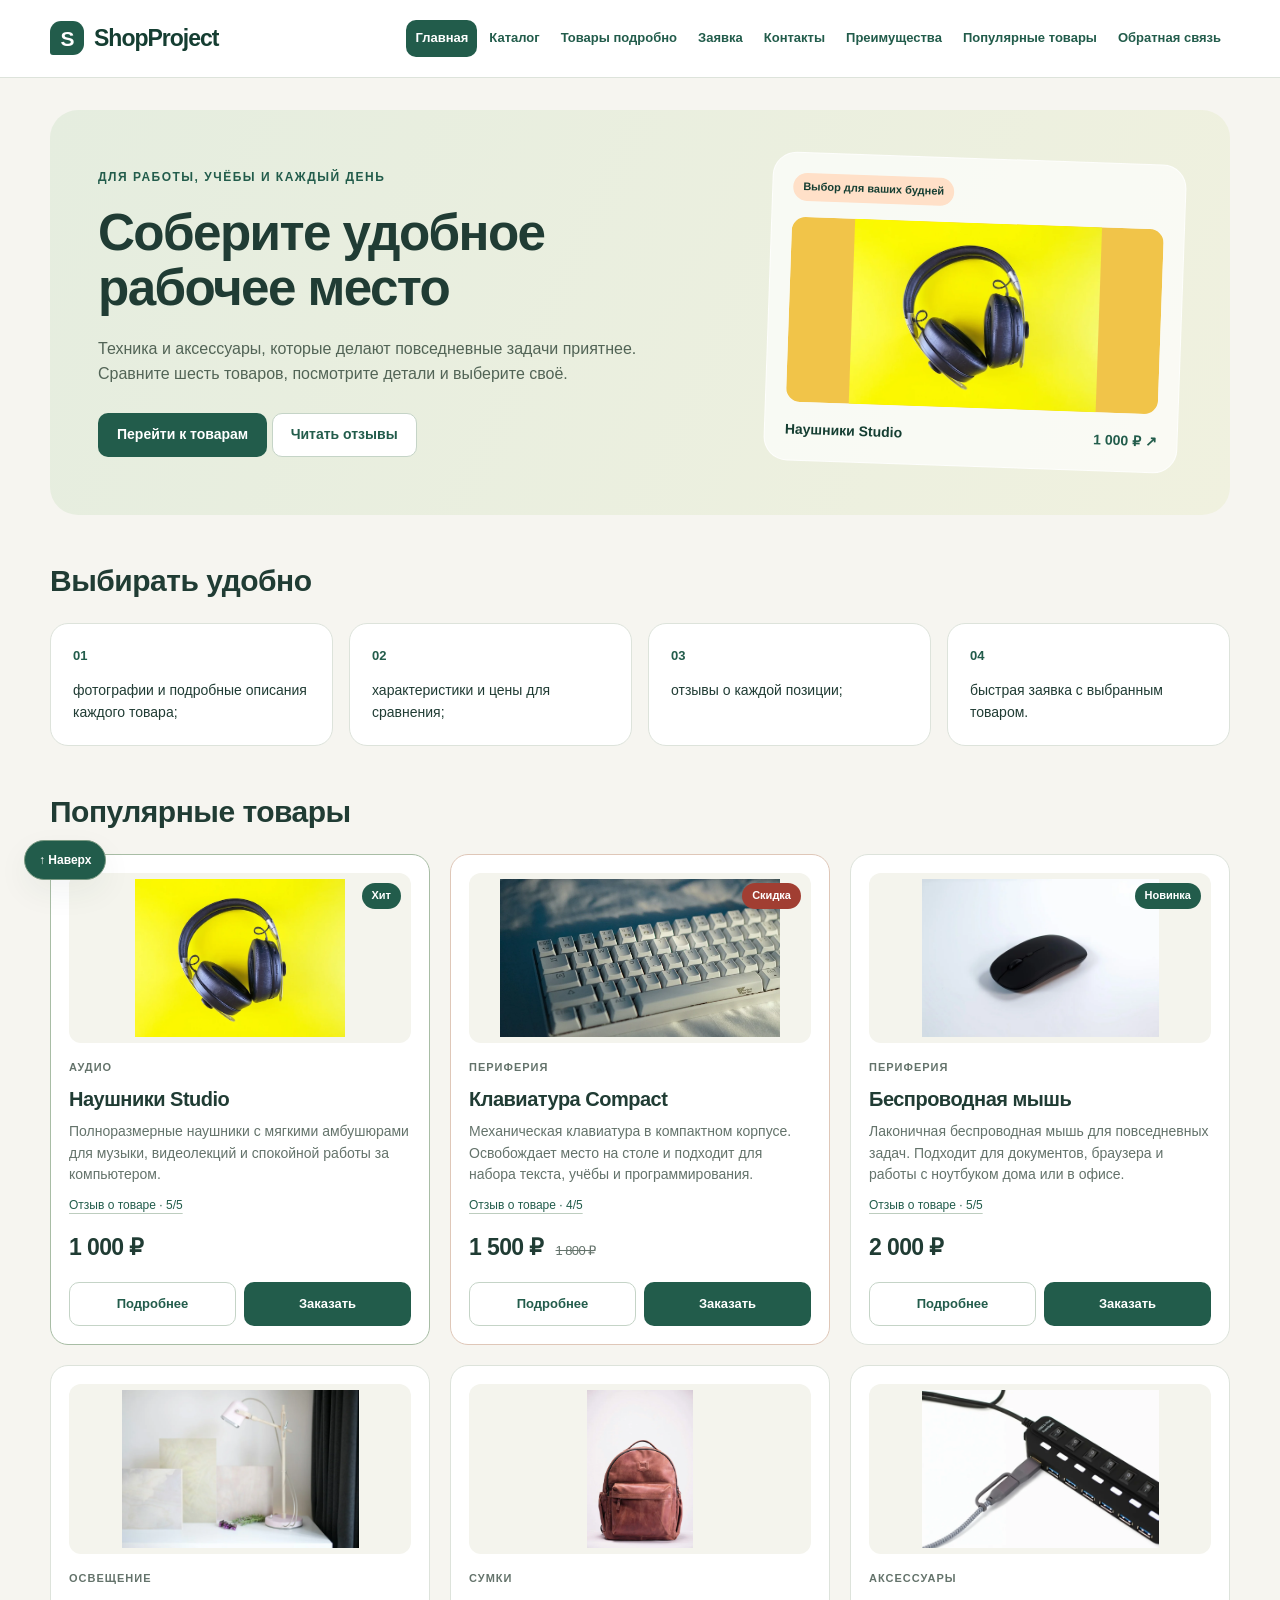
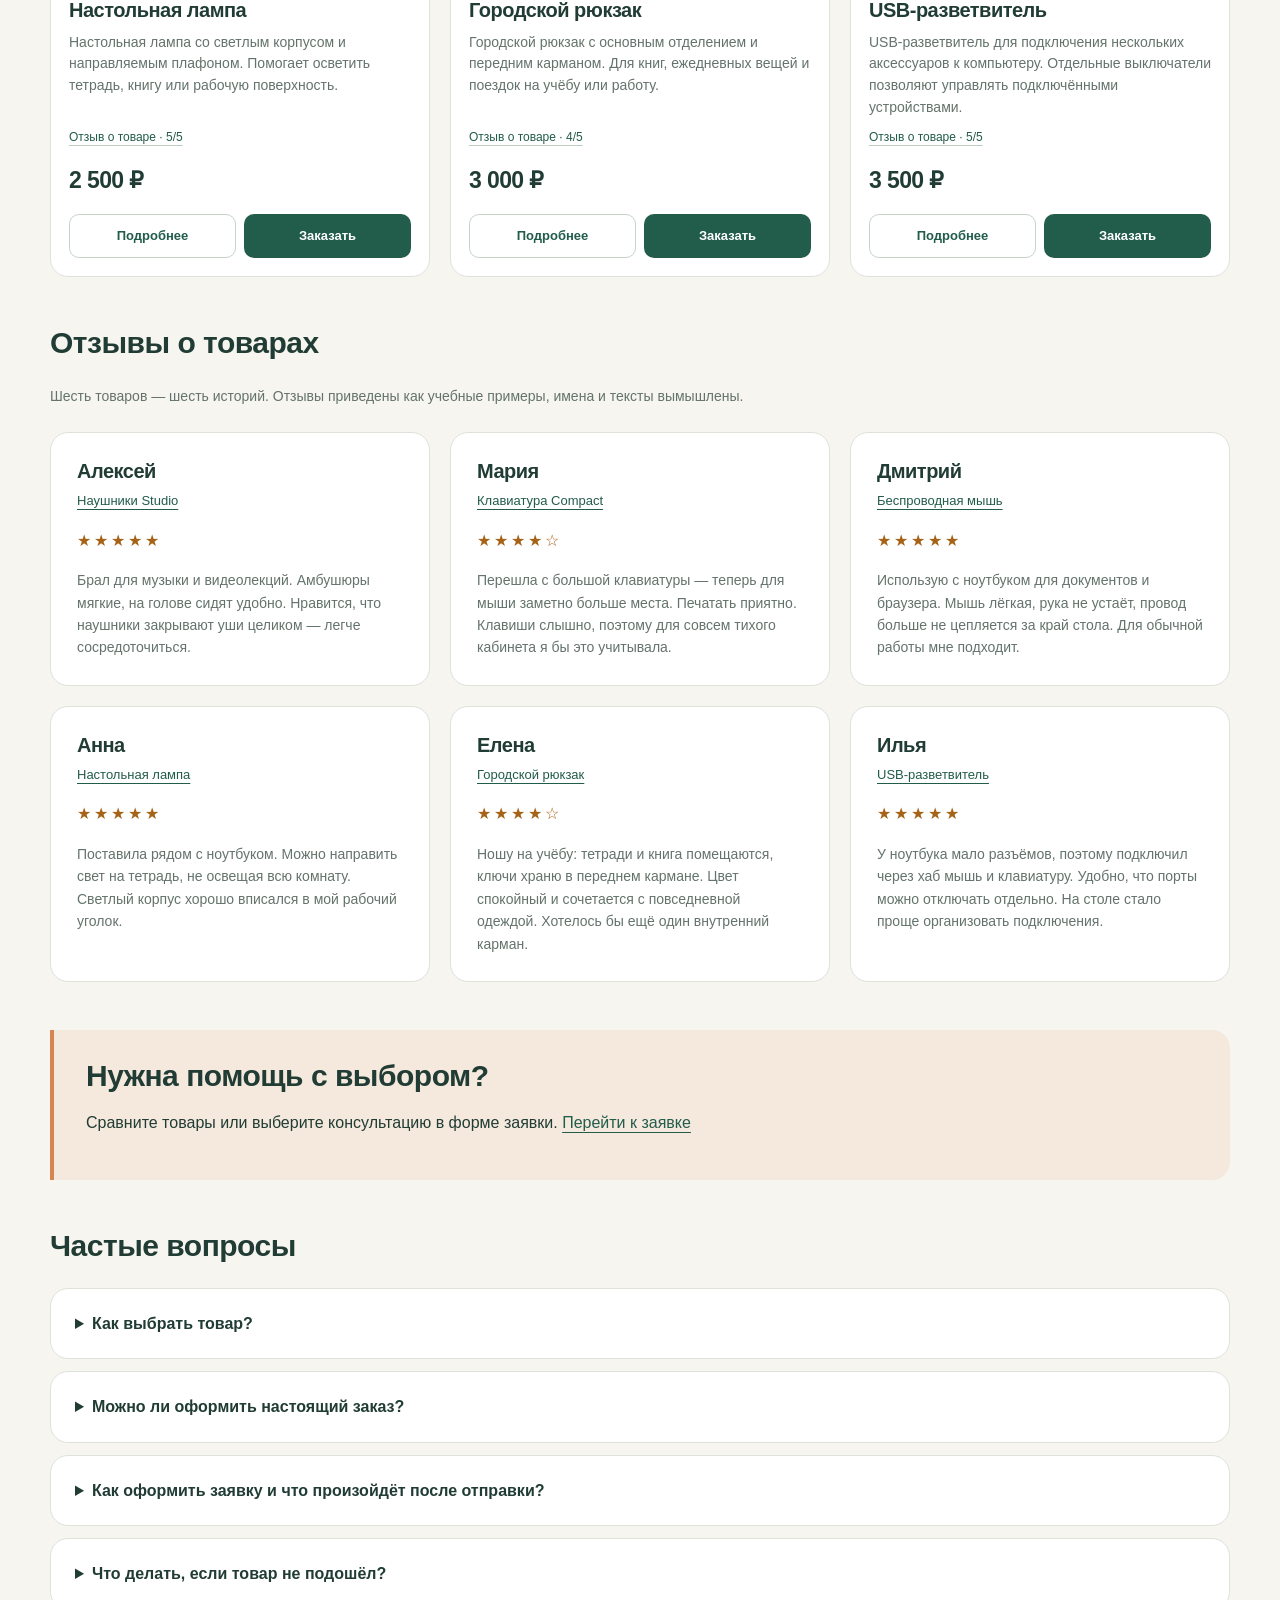
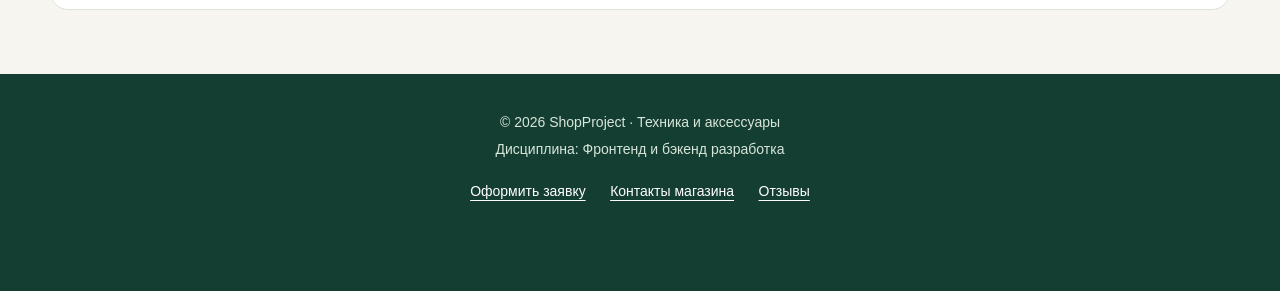
==== commit 2533443b: "feat: pin site header on every page and expand FAQ Меню теперь position: sticky на всех страницах; в" ====
--- a/index.html
+++ b/index.html
@@ -5,8 +5,8 @@
   <meta name="viewport" content="width=device-width, initial-scale=1.0">
   <meta name="description" content="ShopProject — техника и аксессуары для работы и учёбы. Шесть товаров с фотографиями, характеристиками и отзывами.">
   <title>Главная — ShopProject</title>
-  <link rel="stylesheet" href="css/style.css">
-  <script src="js/main.js" defer></script>
+  <link rel="stylesheet" href="css/style.css?v=3d99a61">
+  <script src="js/main.js?v=f4e2b79" defer></script>
 </head>
 <body>
   <header class="site-header" id="page-top">
@@ -204,11 +204,41 @@
       <h2 class="section__title" id="faq-title">Частые вопросы</h2>
       <details class="faq__item">
         <summary class="faq__question">Как выбрать товар?</summary>
-        <p class="faq__answer">Откройте каталог и перейдите по ссылке «Подробнее». У каждого товара есть фотография, описание, особенности и отзыв.</p>
+        <div class="faq__answer">
+          <p>Начните с <a href="catalog.html">каталога</a>: там собраны все товары с ценой, категорией и коротким описанием. Слева работают фильтры по категориям и диапазону цен, а над списком — сортировка по цене или названию.</p>
+          <p>Если нужно сравнить модели по характеристикам, откройте страницу <a href="product.html">«Товары подробно»</a>: в таблице рядом стоят экран, вес, гарантия и другие параметры, а ниже — отзывы покупателей.</p>
+        </div>
       </details>
       <details class="faq__item">
         <summary class="faq__question">Можно ли оформить настоящий заказ?</summary>
-        <p class="faq__answer">Нет. Это учебный проект. Форма только проверяет введённые данные в браузере.</p>
+        <div class="faq__answer">
+          <p>Нет, это учебный проект. Форма на странице <a href="order.html">«Заявка»</a> проверяет только заполнение полей прямо в браузере: обязательные поля, формат телефона и почты, согласие на обработку данных.</p>
+          <p>Введённые данные никуда не отправляются и не сохраняются — после успешной проверки показывается сообщение-подтверждение, а форма очищается. Поэтому указывать настоящие контакты не нужно.</p>
+        </div>
+      </details>
+      <details class="faq__item">
+        <summary class="faq__question">Как оформить заявку и что произойдёт после отправки?</summary>
+        <div class="faq__answer">
+          <p>Оформление занимает три шага:</p>
+          <ol>
+            <li>Выберите товар в каталоге и нажмите «Оформить заявку» — товар подставится в форму автоматически.</li>
+            <li>Заполните имя, телефон, e-mail и комментарий, отметьте согласие на обработку данных.</li>
+            <li>Нажмите «Отправить заявку»: браузер проверит поля и покажет сообщение об успехе.</li>
+          </ol>
+          <p>Бэкенд не подключён, поэтому заявка не уходит в магазин — это демонстрация клиентской валидации. Если поле заполнено неверно, форма подсветит его красным и прокрутит к нему экран.</p>
+        </div>
+      </details>
+      <details class="faq__item">
+        <summary class="faq__question">Что делать, если товар не подошёл?</summary>
+        <div class="faq__answer">
+          <p>В демонстрационном магазине возврат не оформляется автоматически, но порядок действий такой же, как в обычном интернет-магазине:</p>
+          <ul>
+            <li>сохраните упаковку и чек — они подтверждают покупку;</li>
+            <li>в течение 14 дней после получения напишите на адрес из раздела <a href="contacts.html">«Контакты»</a> и опишите причину возврата;</li>
+            <li>товар без следов использования можно обменять на другую модель или вернуть деньги.</li>
+          </ul>
+          <p>Случаи с повреждённой упаковкой или техникой со следами использования рассматриваются индивидуально.</p>
+        </div>
       </details>
     </section>
   </main>
--- a/css/style.css
+++ b/css/style.css
@@ -22,11 +22,12 @@
   --radius-md: 18px;
   --radius-lg: 28px;
   --container-width: 1180px;
+  --header-height: 88px;
   --shadow-card: 0 12px 32px rgba(32, 60, 52, 0.06);
 }
 
 * { box-sizing: border-box; }
-html { scroll-behavior: smooth; }
+html { scroll-behavior: smooth; scroll-padding-top: calc(var(--header-height) + var(--space-md)); }
 body {
   margin: 0;
   font-family: "Avenir Next", "Segoe UI", Arial, sans-serif;
@@ -50,8 +51,17 @@
 button, input, select, textarea { font: inherit; }
 button, a, input, select, textarea { -webkit-tap-highlight-color: transparent; }
 
-/* Общее меню и подвал. */
-.site-header { padding: 20px 28px; border-bottom: 1px solid var(--color-border); background: var(--color-surface); }
+/* Общее меню и подвал. Меню закреплено вверху каждой страницы. */
+.site-header {
+  position: sticky;
+  top: 0;
+  z-index: 50;
+  padding: 20px 28px;
+  border-bottom: 1px solid var(--color-border);
+  background: var(--color-surface);
+  transition: box-shadow 180ms, border-color 180ms;
+}
+.site-header--stuck { border-bottom-color: transparent; box-shadow: 0 10px 24px rgba(21, 62, 50, 0.12); }
 .site-header__inner {
   display: flex;
   align-items: center;
@@ -162,7 +172,7 @@
 
 /* Каталог и доступная панель фильтрации. */
 .catalog-layout { display: grid; grid-template-columns: 230px minmax(0, 1fr); grid-template-areas: "filters products"; align-items: start; gap: 26px; max-width: var(--container-width); margin: 0 auto 48px; }
-.catalog-filters { grid-area: filters; position: sticky; top: 20px; max-height: calc(100vh - 40px); overflow-y: auto; padding: 22px; border: 1px solid var(--color-border); border-radius: var(--radius-md); background: var(--color-surface); }
+.catalog-filters { grid-area: filters; position: sticky; top: calc(var(--header-height) + 20px); max-height: calc(100vh - var(--header-height) - 40px); overflow-y: auto; padding: 22px; border: 1px solid var(--color-border); border-radius: var(--radius-md); background: var(--color-surface); }
 .catalog-filters__title { margin: 0 0 22px; font-size: 22px; }
 .catalog-filters__form { display: grid; gap: 12px; }
 .catalog-filters__group { min-width: 0; margin: 0 0 8px; padding: 0; border: none; }
@@ -206,7 +216,13 @@
 .review-card__text { margin: 0; color: var(--color-muted); font-size: 14px; }
 .faq__item { padding: 22px 24px; margin-bottom: 12px; border: 1px solid var(--color-border); border-radius: var(--radius-md); background: var(--color-surface); }
 .faq__question { cursor: pointer; font-weight: 600; }
-.faq__answer { margin-bottom: 0; color: var(--color-muted); }
+.faq__item[open] .faq__question { color: var(--color-primary); }
+.faq__answer { color: var(--color-muted); }
+.faq__answer > :first-child { margin-top: 14px; }
+.faq__answer p { margin: 0 0 10px; }
+.faq__answer ul, .faq__answer ol { margin: 0 0 10px; padding-left: 22px; }
+.faq__answer li { margin-bottom: 6px; }
+.faq__answer > :last-child { margin-bottom: 0; }
 .contact-info { font-style: normal; }
 .contact-info__item { margin: 16px 0; }
 
